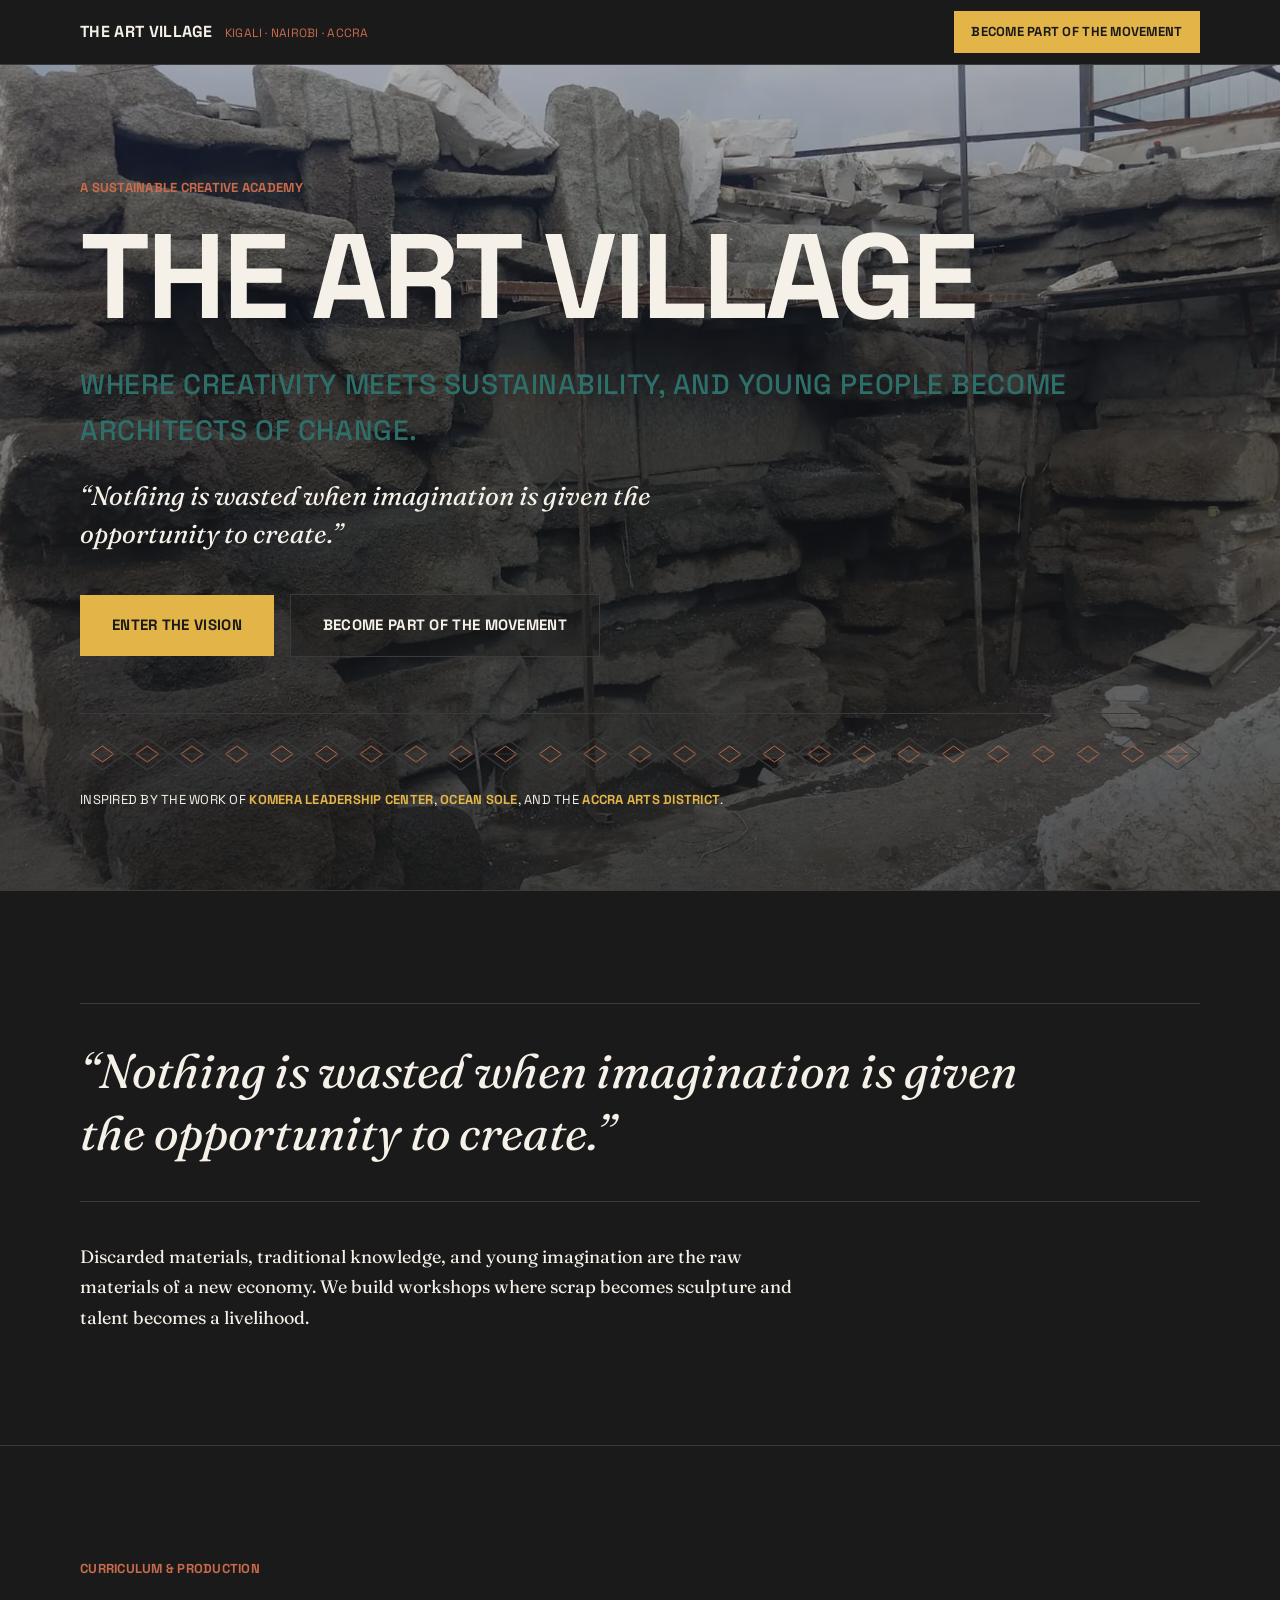
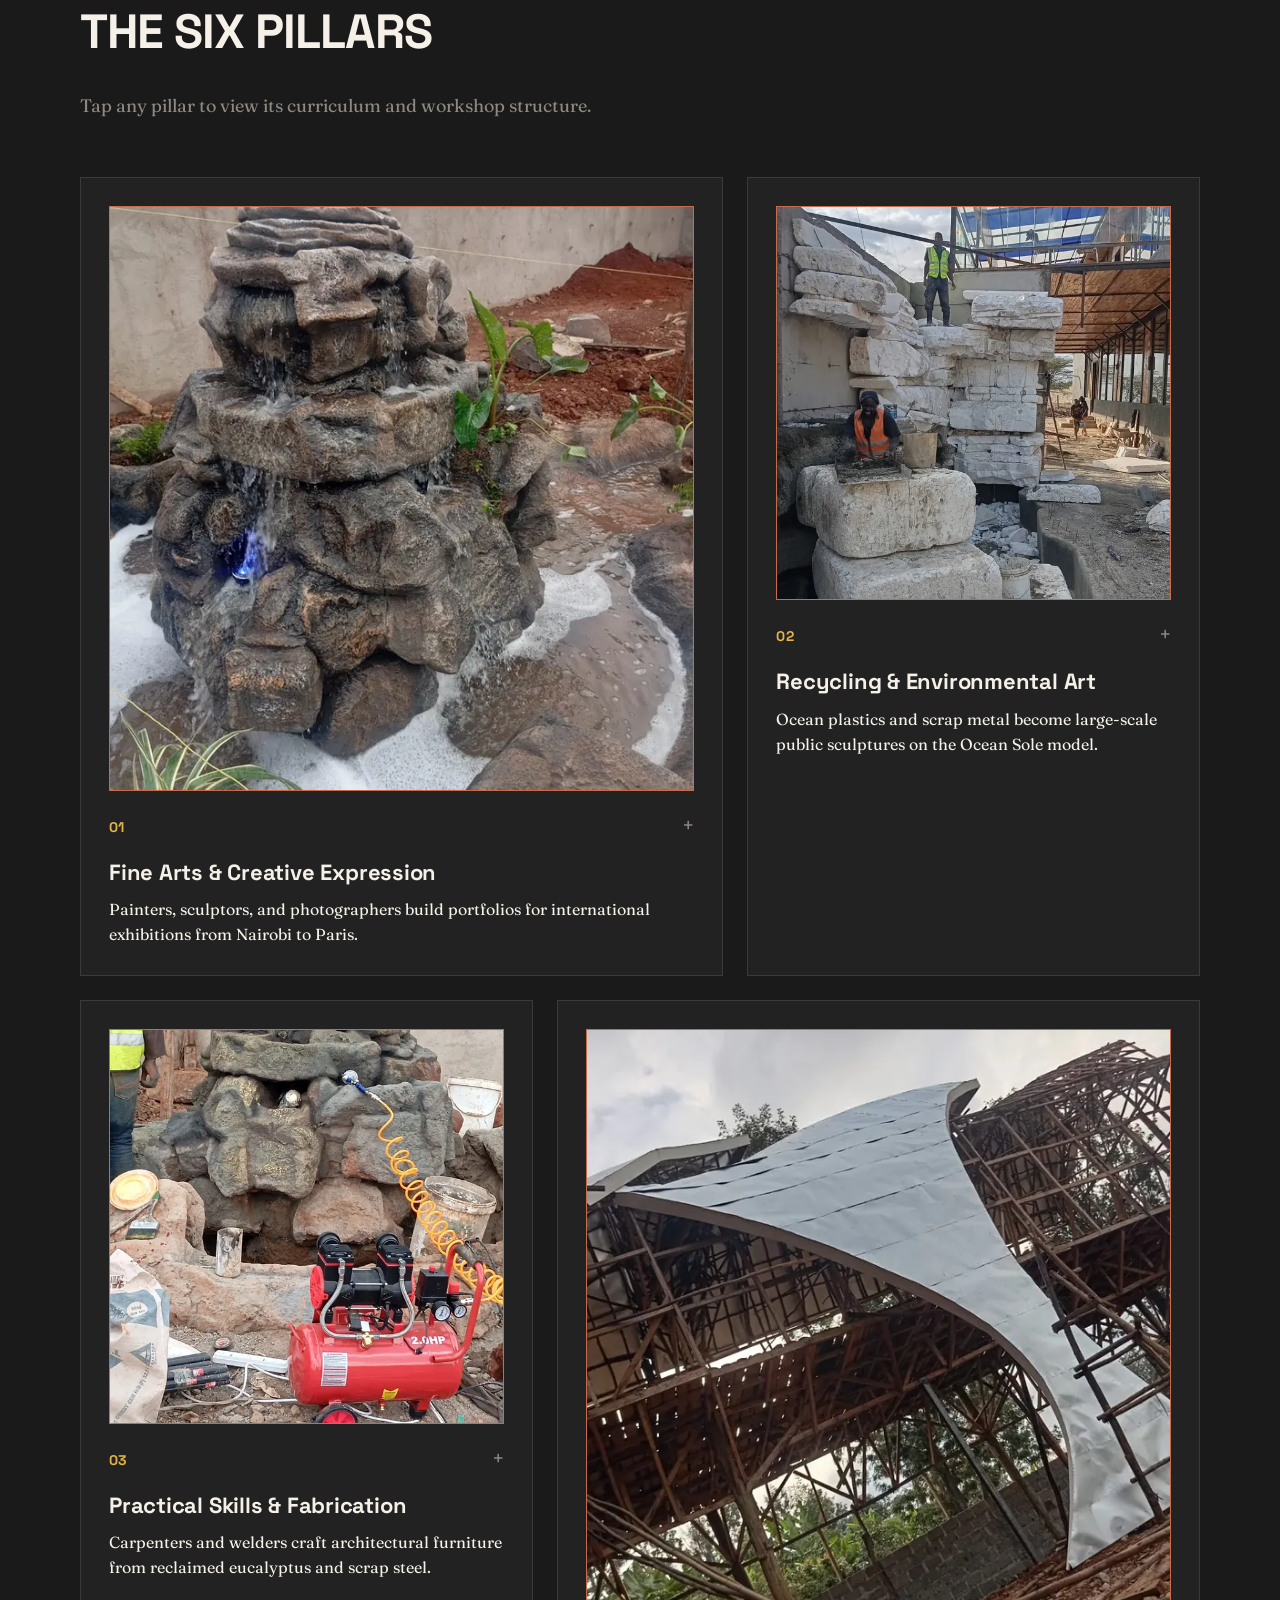
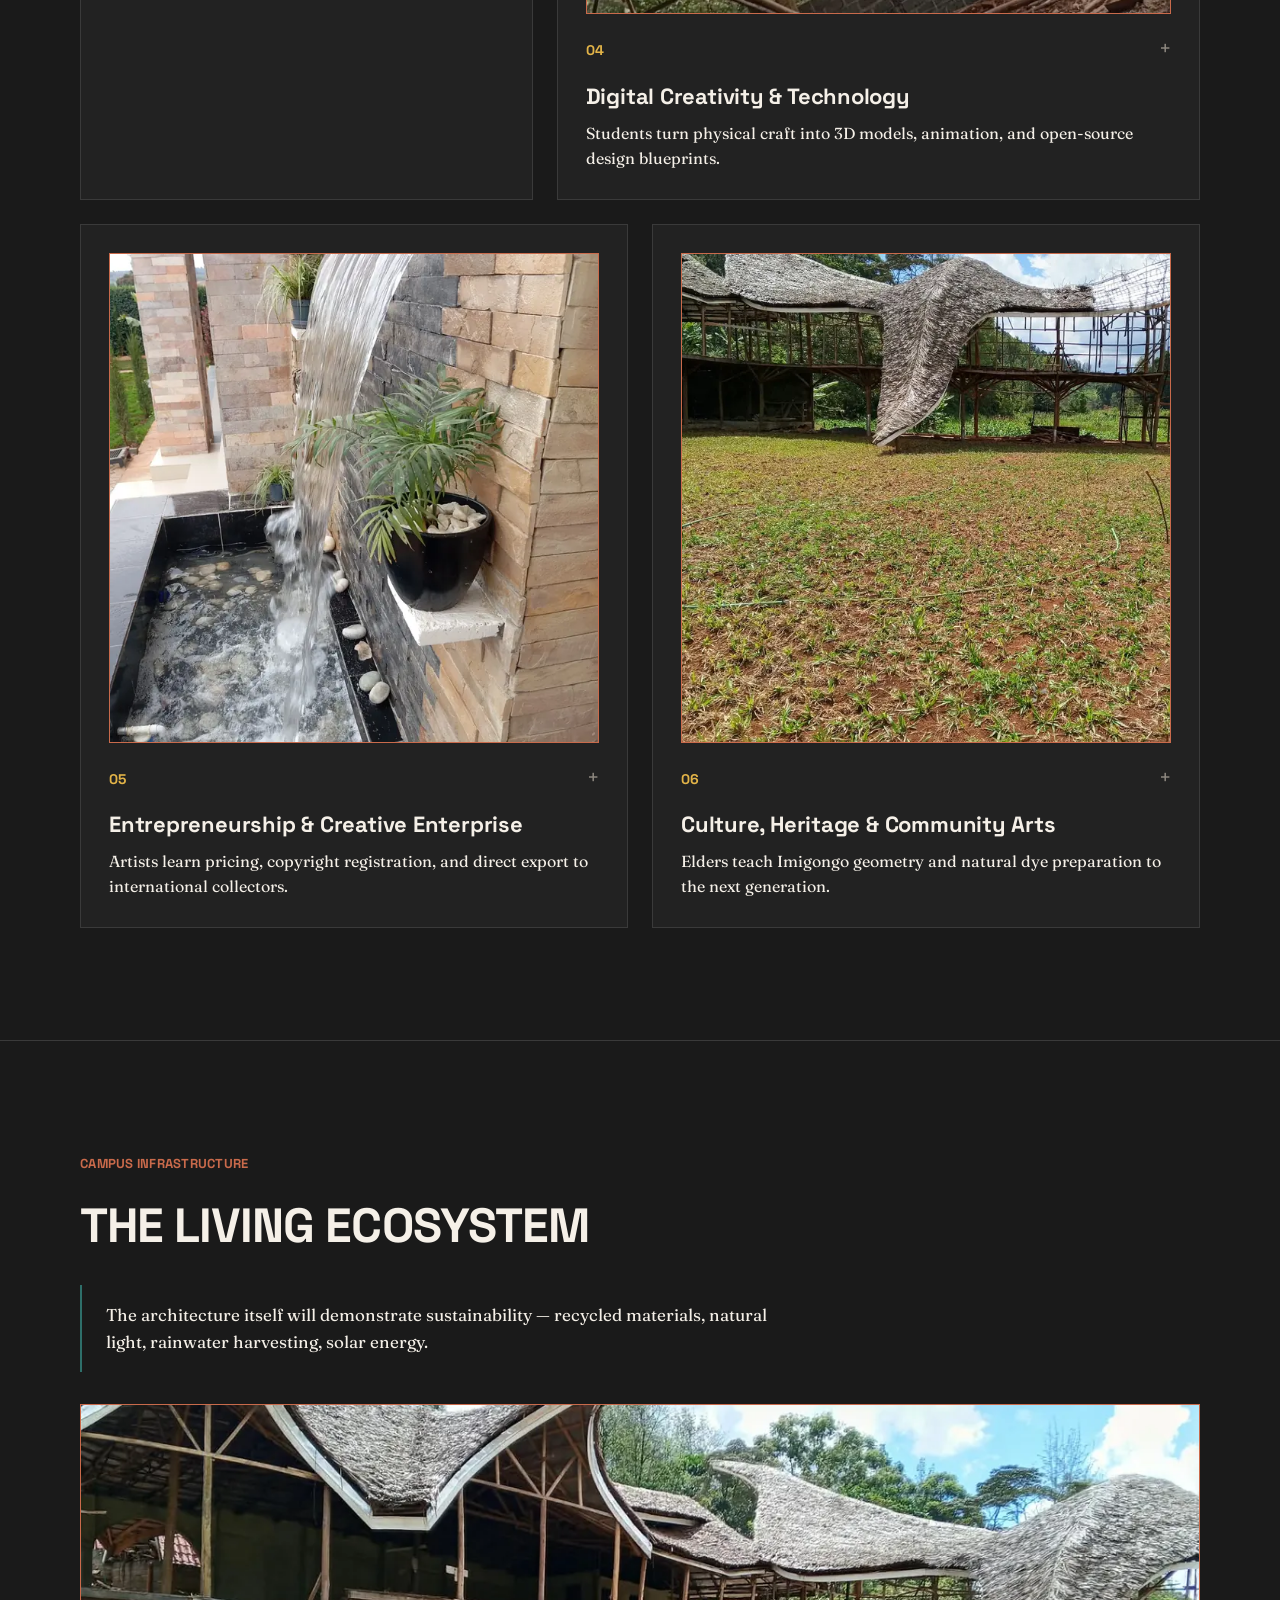
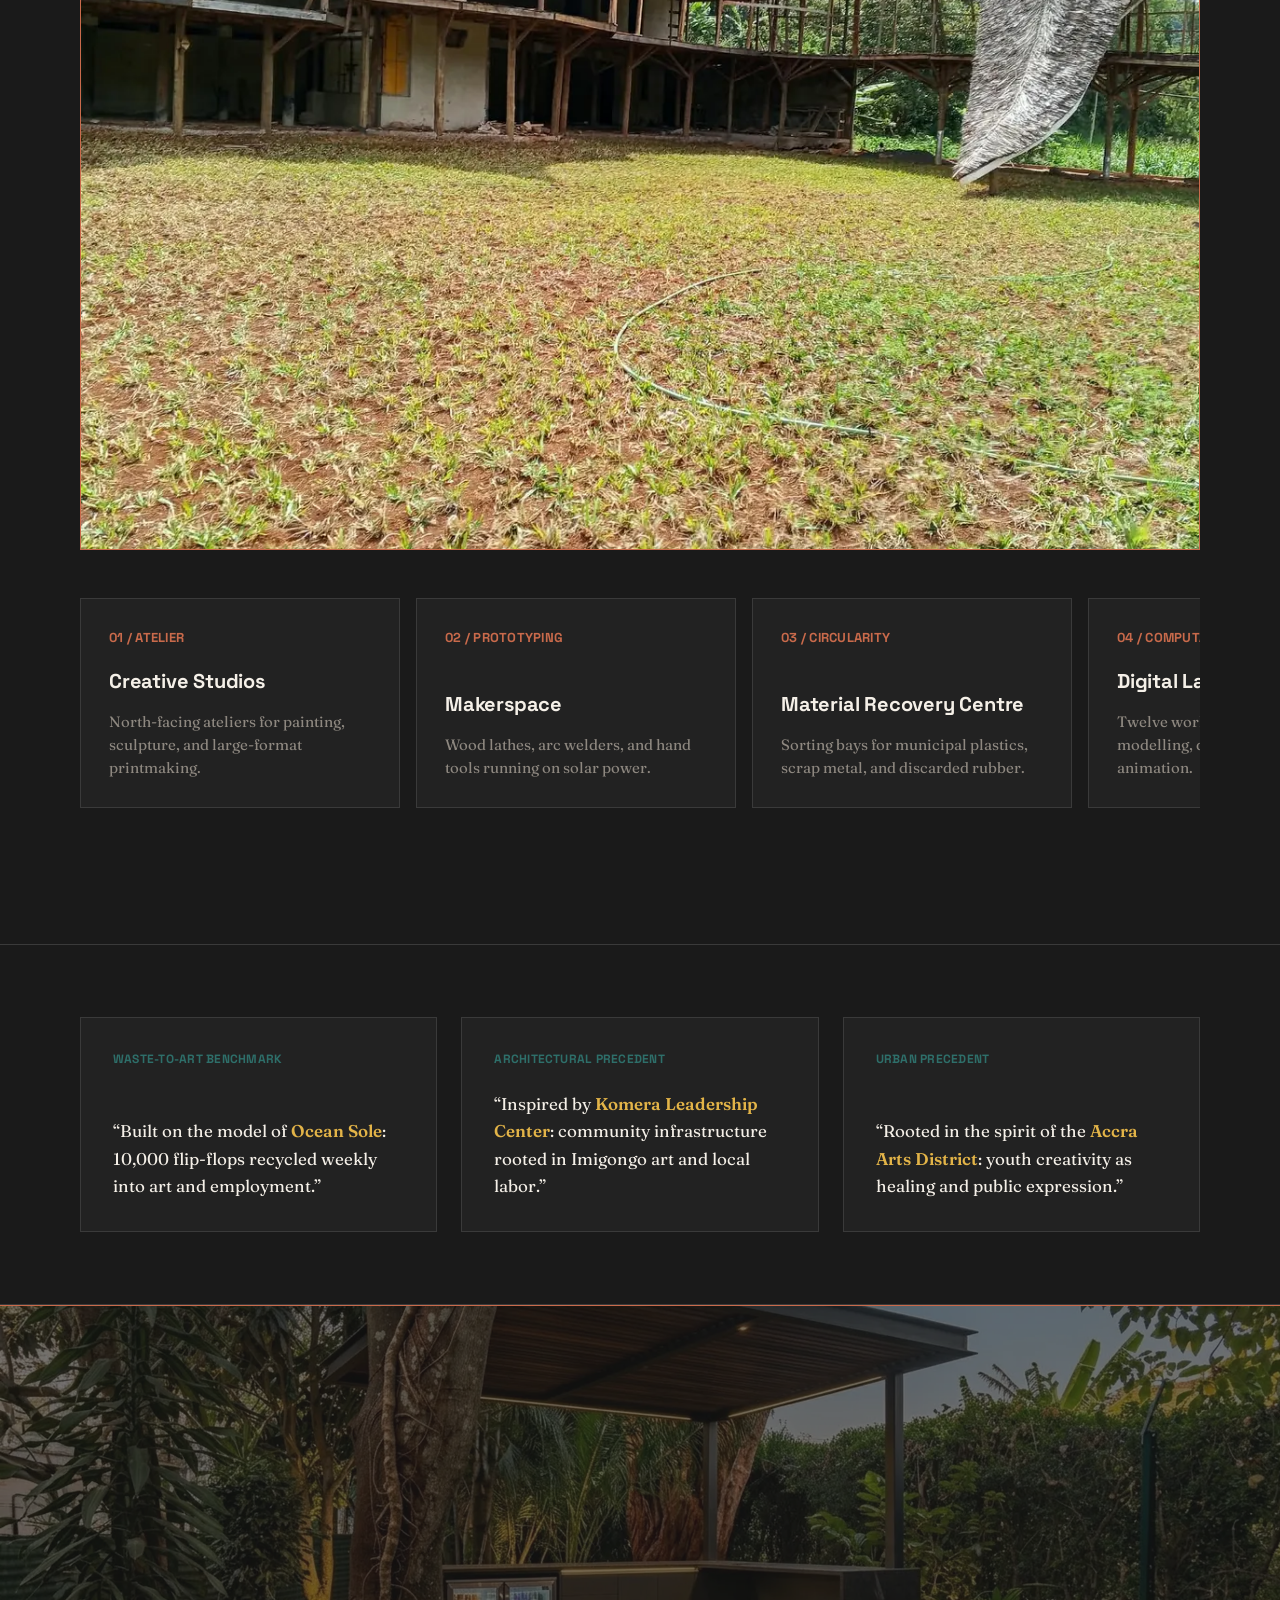
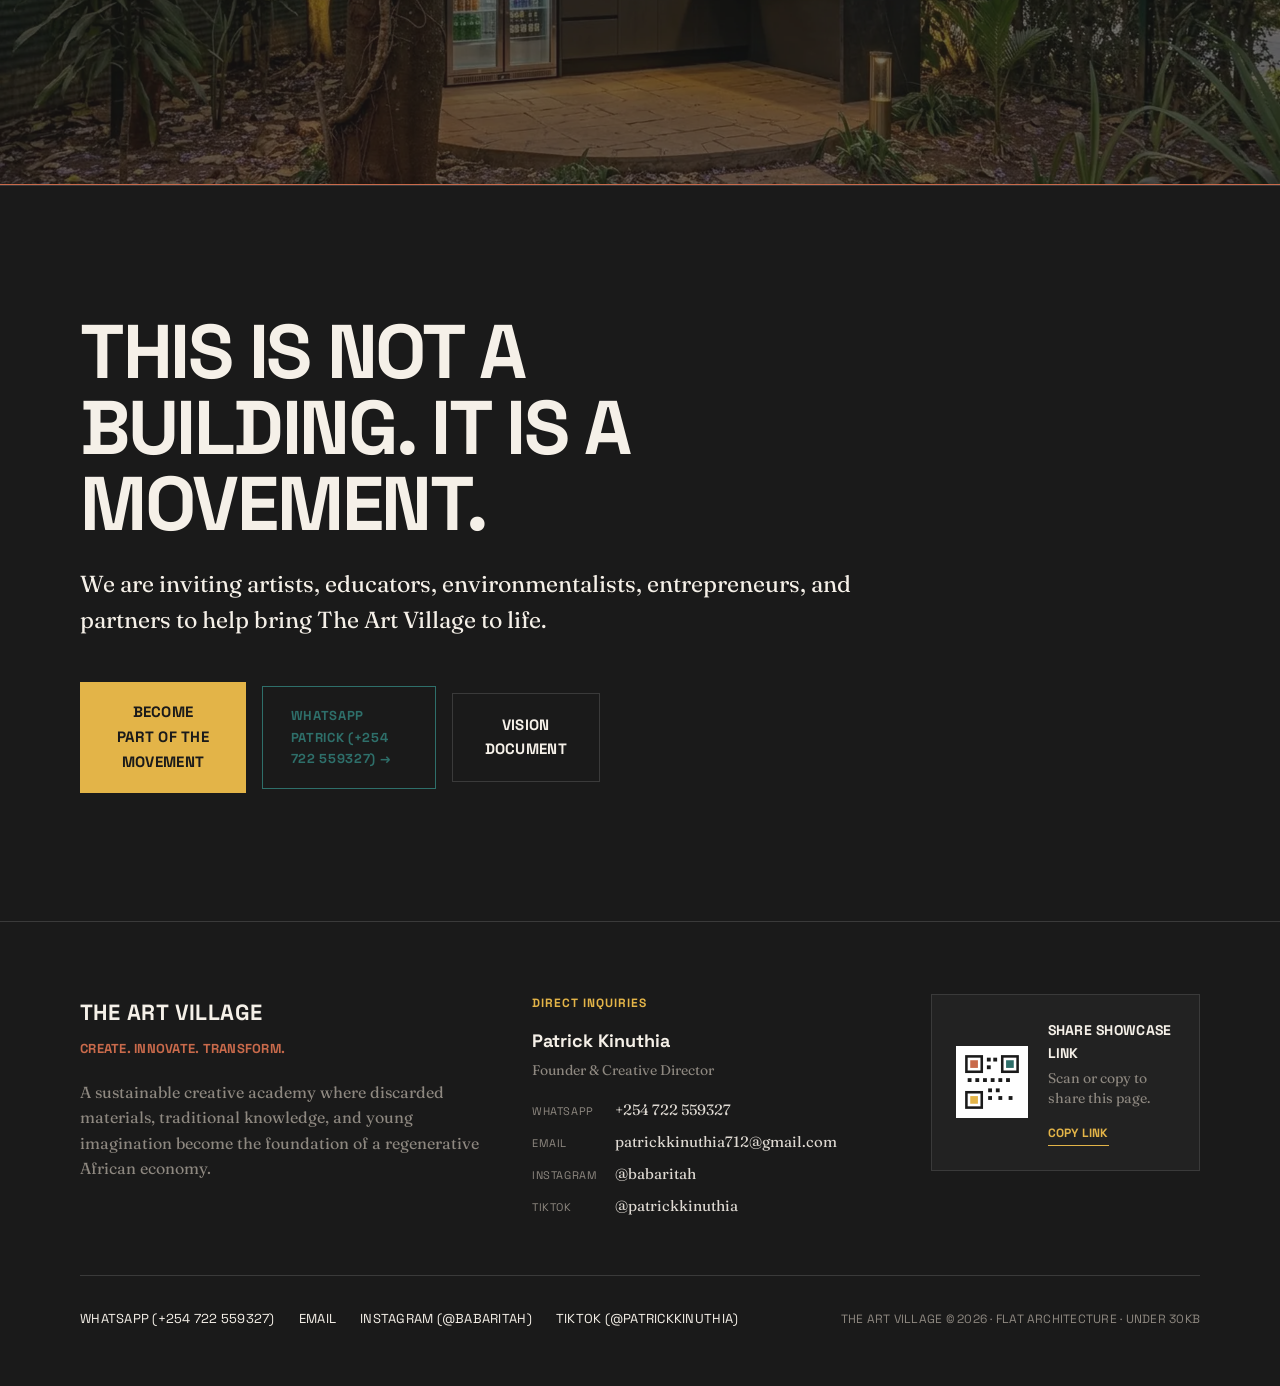
==== index.html @ 187ff0a9 "Initial release: The Art Village landing page & photography system" ====
<!--
================================================================================
THE ART VILLAGE — OFFLINE PHOTOGRAPHY SHOOTING BRIEF & IMAGE SLOT REGISTRY
================================================================================
Instructions for the artist and photographer:
Every image slot below is mapped to code with zero layout shift (CLS: 0).
Follow the specific framing, focal points, and lighting directions below.

SLOT 01: HERO BACKGROUND
- Code Slot: .hero-photo-layer
- Aspect Ratio: 4:5 vertical (mobile) / 16:9 landscape (desktop)
- Target Dimensions: 1080×1350 (mobile) / 1920×1080 (desktop)
- Crop & Focal Point: Cover, focal point 50% 40% (centered slightly high)
- Lighting & Tone: Raking natural light, dark background (wall, doorway, shaded yard).
- Subject: Artist's strongest finished sculpture/assemblage. Dark enough for white text.
- Fallback: Gracefully displays [ PHOTO PENDING — HERO ] on #3A3A3A with #C96A4B hairline border.
- Files: images/hero-sculpture-mobile.webp, images/hero-sculpture-desktop.webp (with JPG fallbacks)

SLOT 02: PHILOSOPHY SECTION
- Status: TYPE-ONLY. No image. Preserves textual weight and manifesto focus.

SLOT 03: SIX PILLAR DETAIL SQUARES
- Code Slot: .pillar-photo-slot within each of the 6 pillar cards
- Aspect Ratio: 1:1 square
- Target Dimensions: 640×640
- Crop & Focal Point: Cover, focal point centre
- Composition: Macro close-up (~30cm). Focus on hands working or material texture.
  No direct-to-camera smiling portraits.
  • Pillar 01 (Fine Arts): images/pillar-01-fine-arts.webp — Finished canvas or sculpture detail in raking light.
  • Pillar 02 (Recycling): images/pillar-02-recycling.webp — Hands sorting/cutting discarded material; raw material pile.
  • Pillar 03 (Fabrication): images/pillar-03-fabrication.webp — Tools in use on timber or metal; sawdust; join mid-cut.
  • Pillar 04 (Digital): images/pillar-04-digital.webp — Screen glow on hands, or 3D print mid-layer.
  • Pillar 05 (Enterprise): images/pillar-05-enterprise.webp — Products arranged as market stall; price tag; wrapped parcel.
  • Pillar 06 (Heritage): images/pillar-06-heritage.webp — Traditional Imigongo relief, textile weave, elder's hands with youth.
- Fallbacks: [ PHOTO PENDING — PILLAR 01 ] through [ PHOTO PENDING — PILLAR 06 ]

SLOT 04: LIVING ECOSYSTEM WIDE SHOT
- Code Slot: .ecosystem-photo-slot
- Aspect Ratio: 3:2 landscape
- Target Dimensions: 1200×800
- Crop: Cover
- Subject: Wide shot of real build/workshop/garden (rammed stone, scaffolding, earth walls).
- Active Image: images/ecosystem-workshop-build-1200.webp (Real stone & earth construction on site)
- Fallback: [ PHOTO PENDING — ECOSYSTEM ]

SLOT 05: PRE-CTA ATMOSPHERIC BAND
- Code Slot: .pre-cta-photo-slot
- Aspect Ratio: 16:9 landscape
- Target Dimensions: 1920×1080
- Crop: Cover, darkened 60% with rgba(26,26,26,0.60) overlay
- Subject: Single atmospheric wide shot across outdoor grounds, evening light, no faces.
- Active Image: images/pre-cta-atmospheric-wide-1920.webp
- Fallback: [ PHOTO PENDING — PRE-CTA ATMOSPHERE ]

SLOT 06: FOOTER
- Status: TYPE-ONLY. No image.
================================================================================
-->
<!DOCTYPE html>
<html lang="en">
<head>
  <meta charset="UTF-8">
  <meta name="viewport" content="width=device-width, initial-scale=1.0">
  <title>The Art Village | A Sustainable Creative Academy</title>
  <meta name="description" content="A vision for creativity, environmental transformation, and youth empowerment. Discover The Art Village — and become part of the movement.">
  <meta name="theme-color" content="#1A1A1A">

  <link rel="preconnect" href="https://fonts.googleapis.com">
  <link rel="preconnect" href="https://fonts.gstatic.com" crossorigin>
  <link href="https://fonts.googleapis.com/css2?family=Fraunces:ital,opsz,wght@0,9..144,400;0,9..144,600;1,9..144,400&family=Space+Grotesk:wght@500;700&display=swap" rel="stylesheet">

  <style>
    /* ==========================================================================
       DESIGN TOKENS & RESET — THE ART VILLAGE
       ========================================================================== */
    :root {
      --base: #1A1A1A;
      --surface: #222222;
      --border: #3A3A3A;
      --terracotta: #C96A4B;
      --teal: #2E6F6A;
      --gold: #E3B448;
      --offwhite: #F5F0E8;
      --muted: #8E8880;

      --font-display: 'Space Grotesk', -apple-system, sans-serif;
      --font-serif: 'Fraunces', Georgia, serif;
    }

    *, *::before, *::after {
      box-sizing: border-box;
      margin: 0;
      padding: 0;
      -webkit-tap-highlight-color: transparent;
    }

    html {
      font-size: 16px;
      scroll-behavior: smooth;
      background: var(--base);
      color: var(--offwhite);
      -webkit-font-smoothing: antialiased;
    }

    body {
      font-family: var(--font-serif);
      font-size: 1rem;
      line-height: 1.65;
      background: var(--base);
      color: var(--offwhite);
      overflow-x: hidden;
    }

    @media (min-width: 768px) {
      body {
        font-size: 1.125rem;
      }
    }

    a {
      color: inherit;
      text-decoration: none;
    }

    button {
      font: inherit;
      background: none;
      border: none;
      cursor: pointer;
      color: inherit;
    }

    :focus-visible {
      outline: 2px solid var(--gold);
      outline-offset: 3px;
    }

    .container {
      width: 100%;
      max-width: 1200px;
      margin: 0 auto;
      padding: 0 1.25rem;
    }

    @media (min-width: 768px) {
      .container {
        padding: 0 2.5rem;
      }
    }

    /* ==========================================================================
       PHOTO SYSTEM & CONTROLLED IMAGE SLOTS
       ========================================================================== */
    .photo-slot {
      position: relative;
      background-color: var(--border);
      border: 1px solid var(--terracotta);
      overflow: hidden;
      display: flex;
      align-items: center;
      justify-content: center;
      box-sizing: border-box;
    }

    .photo-slot-label {
      font-family: var(--font-serif);
      font-size: 13px;
      text-transform: uppercase;
      letter-spacing: 0.08em;
      color: var(--offwhite);
      padding: 1rem;
      text-align: center;
      pointer-events: none;
      z-index: 1;
    }

    .photo-slot picture,
    .photo-slot img {
      position: absolute;
      inset: 0;
      width: 100%;
      height: 100%;
      object-fit: cover;
      z-index: 2;
      display: block;
    }

    /* Slot 01: Hero Background */
    .hero-photo-layer {
      position: absolute;
      inset: 0;
      width: 100%;
      height: 100%;
      z-index: 1;
      background-color: var(--base);
      overflow: hidden;
      border: none;
    }

    .hero-photo-layer img {
      object-position: 50% 40%;
    }

    .hero-gradient-overlay {
      position: absolute;
      inset: 0;
      z-index: 3;
      background: linear-gradient(to top, rgba(26, 26, 26, 0.75) 0%, rgba(26, 26, 26, 0.35) 100%);
      pointer-events: none;
    }

    /* Slot 03: Six Pillar Square Details (1:1) */
    .pillar-photo-slot {
      aspect-ratio: 1 / 1;
      width: 100%;
      margin-bottom: 1.5rem;
    }

    .pillar-photo-slot img {
      object-position: center;
    }

    /* Slot 04: Living Ecosystem Wide Shot (3:2) */
    .ecosystem-photo-slot {
      aspect-ratio: 3 / 2;
      width: 100%;
      margin-bottom: 3rem;
    }

    /* Slot 05: Pre-CTA Atmospheric Band (16:9) */
    .pre-cta-section {
      width: 100%;
      border-bottom: 1px solid var(--border);
      background-color: var(--base);
    }

    .pre-cta-slot {
      aspect-ratio: 16 / 9;
      width: 100%;
      max-height: 480px;
      border-left: none;
      border-right: none;
    }

    .pre-cta-dark-overlay {
      position: absolute;
      inset: 0;
      background: rgba(26, 26, 26, 0.60);
      z-index: 3;
      pointer-events: none;
    }

    /* ==========================================================================
       TOP MASTHEAD (Flat, No Blur, No Shadows)
       ========================================================================== */
    .site-header {
      position: sticky;
      top: 0;
      z-index: 100;
      background: var(--base);
      border-bottom: 1px solid var(--border);
    }

    .header-inner {
      display: flex;
      align-items: center;
      justify-content: space-between;
      height: 64px;
    }

    .brand-mark {
      display: flex;
      align-items: baseline;
      gap: 0.75rem;
    }

    .brand-title {
      font-family: var(--font-display);
      font-weight: 700;
      font-size: 1rem;
      letter-spacing: 0.02em;
      text-transform: uppercase;
      color: var(--offwhite);
    }

    .brand-sub {
      font-family: var(--font-display);
      font-size: 0.75rem;
      color: var(--terracotta);
      letter-spacing: 0.02em;
      text-transform: uppercase;
      display: none;
    }

    @media (min-width: 640px) {
      .brand-sub {
        display: inline;
      }
    }

    .header-action {
      font-family: var(--font-display);
      font-size: 0.8125rem;
      font-weight: 700;
      letter-spacing: 0.02em;
      text-transform: uppercase;
      color: var(--base);
      background: var(--gold);
      padding: 0.65rem 1.1rem;
      transition: background 160ms ease-out;
    }

    .header-action:hover {
      background: #ecd070;
    }

    /* ==========================================================================
       HERO (Poster Scale, Left-Aligned, Legible Over Dark Image)
       ========================================================================== */
    .hero-section {
      position: relative;
      padding: 4.5rem 0 3.5rem;
      border-bottom: 1px solid var(--border);
      background: var(--base);
      overflow: hidden;
    }

    @media (min-width: 768px) {
      .hero-section {
        padding: 7rem 0 5rem;
      }
    }

    .hero-content {
      position: relative;
      z-index: 5;
    }

    .hero-kicker {
      font-family: var(--font-display);
      font-size: 0.8125rem;
      font-weight: 700;
      text-transform: uppercase;
      letter-spacing: 0.02em;
      color: var(--terracotta);
      margin-bottom: 1.5rem;
    }

    .hero-headline {
      font-family: var(--font-display);
      font-size: clamp(3.25rem, 11vw, 7.5rem);
      font-weight: 700;
      line-height: 0.92;
      letter-spacing: -0.03em;
      text-transform: uppercase;
      color: var(--offwhite);
      margin-bottom: 1.75rem;
      max-width: 14ch;
    }

    .hero-subheadline {
      font-family: var(--font-display);
      font-size: clamp(1.2rem, 3vw, 1.75rem);
      font-weight: 500;
      color: var(--teal);
      letter-spacing: 0.02em;
      text-transform: uppercase;
      margin-bottom: 1.5rem;
    }

    .hero-manifesto {
      font-family: var(--font-serif);
      font-size: clamp(1.25rem, 2.5vw, 1.65rem);
      font-style: italic;
      line-height: 1.45;
      color: var(--offwhite);
      max-width: 38ch;
      margin-bottom: 2.5rem;
    }

    .hero-actions {
      display: flex;
      flex-direction: column;
      gap: 1rem;
      margin-bottom: 3.5rem;
    }

    @media (min-width: 480px) {
      .hero-actions {
        flex-direction: row;
        align-items: center;
      }
    }

    .btn-primary {
      display: inline-block;
      font-family: var(--font-display);
      font-size: 0.9375rem;
      font-weight: 700;
      text-transform: uppercase;
      letter-spacing: 0.02em;
      padding: 1.15rem 2rem;
      background: var(--gold);
      color: var(--base);
      text-align: center;
      transition: background 160ms ease-out;
    }

    .btn-primary:hover {
      background: #ecd070;
    }

    .btn-secondary {
      display: inline-block;
      font-family: var(--font-display);
      font-size: 0.9375rem;
      font-weight: 700;
      text-transform: uppercase;
      letter-spacing: 0.02em;
      padding: 1.15rem 2rem;
      border: 1px solid var(--border);
      color: var(--offwhite);
      text-align: center;
      background: rgba(26, 26, 26, 0.4);
      transition: border-color 160ms ease-out, color 160ms ease-out;
    }

    .btn-secondary:hover {
      border-color: var(--terracotta);
      color: var(--terracotta);
    }

    /* Imigongo Architectural Border Block */
    .hero-imigongo-band {
      margin-top: 3rem;
      border-top: 1px solid var(--border);
      padding-top: 1.5rem;
      position: relative;
      z-index: 5;
    }

    .imigongo-svg-strip {
      width: 100%;
      height: 32px;
      display: block;
    }

    .hero-trust {
      font-family: var(--font-display);
      font-size: 0.8125rem;
      letter-spacing: 0.02em;
      text-transform: uppercase;
      color: var(--offwhite);
      margin-top: 1.25rem;
      line-height: 1.5;
    }

    .hero-trust strong {
      color: var(--gold);
      font-weight: 700;
    }

    /* ==========================================================================
       PHILOSOPHY SECTION (Editorial Pull-Quote, Hairline Rules, Type-Only)
       ========================================================================== */
    .philosophy-section {
      padding: 5rem 0;
      border-bottom: 1px solid var(--border);
      background: var(--base);
    }

    @media (min-width: 768px) {
      .philosophy-section {
        padding: 7rem 0;
      }
    }

    .pullquote-wrapper {
      border-top: 1px solid var(--border);
      border-bottom: 1px solid var(--border);
      padding: 2.25rem 0;
      margin-bottom: 2.5rem;
    }

    .pullquote-text {
      font-family: var(--font-serif);
      font-size: clamp(2rem, 5vw, 3rem);
      font-weight: 400;
      font-style: italic;
      line-height: 1.3;
      color: var(--offwhite);
      max-width: 32ch;
    }

    .philosophy-body {
      font-family: var(--font-serif);
      font-size: 1.125rem;
      line-height: 1.7;
      color: var(--offwhite);
      max-width: 60ch;
    }

    /* ==========================================================================
       THE SIX PILLARS (Asymmetric 12-Column Desktop Grid, 1:1 Photo Slots)
       ========================================================================== */
    .pillars-section {
      padding: 5rem 0;
      border-bottom: 1px solid var(--border);
      background: var(--base);
    }

    @media (min-width: 768px) {
      .pillars-section {
        padding: 7rem 0;
      }
    }

    .section-kicker {
      font-family: var(--font-display);
      font-size: 0.8125rem;
      font-weight: 700;
      text-transform: uppercase;
      letter-spacing: 0.02em;
      color: var(--terracotta);
      margin-bottom: 0.75rem;
    }

    .section-title {
      font-family: var(--font-display);
      font-size: clamp(2rem, 4.5vw, 3rem);
      font-weight: 700;
      letter-spacing: -0.02em;
      text-transform: uppercase;
      color: var(--offwhite);
      margin-bottom: 1.25rem;
      max-width: 22ch;
    }

    .section-intro {
      font-family: var(--font-serif);
      font-size: 1.125rem;
      line-height: 1.65;
      color: var(--muted);
      max-width: 60ch;
      margin-bottom: 3.5rem;
    }

    .pillars-grid {
      display: grid;
      grid-template-columns: 1fr;
      gap: 1.5rem;
    }

    @media (min-width: 900px) {
      .pillars-grid {
        grid-template-columns: repeat(12, 1fr);
      }
      .pillar-col-7 { grid-column: span 7; }
      .pillar-col-5 { grid-column: span 5; }
      .pillar-col-6 { grid-column: span 6; }
    }

    .pillar-card {
      border: 1px solid var(--border);
      padding: 1.75rem;
      background: var(--surface);
      cursor: pointer;
      display: flex;
      flex-direction: column;
      justify-content: space-between;
      min-height: 240px;
      transition: border-color 160ms ease-out;
    }

    .pillar-card:hover {
      border-color: var(--gold);
    }

    .pillar-card[aria-expanded="true"] {
      border-color: var(--terracotta);
    }

    .pillar-header {
      display: flex;
      justify-content: space-between;
      align-items: baseline;
      margin-bottom: 1.25rem;
    }

    .pillar-num {
      font-family: var(--font-display);
      font-size: 0.875rem;
      font-weight: 700;
      letter-spacing: 0.02em;
      color: var(--gold);
    }

    .pillar-toggle {
      font-family: var(--font-display);
      font-size: 1.25rem;
      line-height: 1;
      color: var(--muted);
      transition: color 160ms ease-out, transform 160ms ease-out;
    }

    .pillar-card:hover .pillar-toggle,
    .pillar-card[aria-expanded="true"] .pillar-toggle {
      color: var(--offwhite);
    }

    .pillar-card[aria-expanded="true"] .pillar-toggle {
      transform: rotate(45deg);
    }

    .pillar-title {
      font-family: var(--font-display);
      font-size: 1.375rem;
      font-weight: 700;
      line-height: 1.2;
      letter-spacing: -0.01em;
      color: var(--offwhite);
      margin-bottom: 0.75rem;
    }

    .pillar-desc {
      font-family: var(--font-serif);
      font-size: 1rem;
      line-height: 1.55;
      color: var(--offwhite);
      max-width: 55ch;
    }

    .pillar-detail {
      display: none;
      margin-top: 1.5rem;
      padding-top: 1.5rem;
      border-top: 1px solid var(--border);
      font-family: var(--font-serif);
      font-size: 0.9375rem;
      line-height: 1.6;
      color: var(--muted);
    }

    .pillar-card[aria-expanded="true"] .pillar-detail {
      display: block;
    }

    /* ==========================================================================
       LIVING ECOSYSTEM (3:2 Wide Shot + 10 Facilities List)
       ========================================================================== */
    .ecosystem-section {
      padding: 5rem 0;
      border-bottom: 1px solid var(--border);
      background: var(--base);
    }

    @media (min-width: 768px) {
      .ecosystem-section {
        padding: 7rem 0;
      }
    }

    .arch-statement {
      border-left: 2px solid var(--teal);
      padding: 1rem 0 1rem 1.5rem;
      margin-bottom: 2rem;
      max-width: 60ch;
    }

    .arch-statement-text {
      font-family: var(--font-serif);
      font-size: 1.0625rem;
      color: var(--offwhite);
      line-height: 1.6;
    }

    .facilities-scroll {
      display: flex;
      gap: 1rem;
      overflow-x: auto;
      scroll-snap-type: x mandatory;
      padding-bottom: 1.5rem;
      -webkit-overflow-scrolling: touch;
      scrollbar-width: thin;
      scrollbar-color: var(--border) var(--base);
    }

    .facility-item {
      flex: 0 0 280px;
      scroll-snap-align: start;
      border: 1px solid var(--border);
      padding: 1.75rem;
      background: var(--surface);
      display: flex;
      flex-direction: column;
      justify-content: space-between;
      min-height: 200px;
    }

    @media (min-width: 768px) {
      .facility-item {
        flex: 0 0 320px;
      }
    }

    .facility-num {
      font-family: var(--font-display);
      font-size: 0.8125rem;
      font-weight: 700;
      letter-spacing: 0.02em;
      color: var(--terracotta);
      margin-bottom: 1rem;
    }

    .facility-name {
      font-family: var(--font-display);
      font-size: 1.25rem;
      font-weight: 700;
      letter-spacing: -0.01em;
      color: var(--offwhite);
      margin-bottom: 0.75rem;
    }

    .facility-desc {
      font-family: var(--font-serif);
      font-size: 0.9375rem;
      line-height: 1.55;
      color: var(--muted);
    }

    /* ==========================================================================
       SOCIAL PROOF / VALIDATION STRIP
       ========================================================================== */
    .proof-section {
      padding: 4.5rem 0;
      border-bottom: 1px solid var(--border);
      background: var(--base);
    }

    .proof-grid {
      display: grid;
      grid-template-columns: 1fr;
      gap: 1.5rem;
    }

    @media (min-width: 768px) {
      .proof-grid {
        grid-template-columns: repeat(3, 1fr);
      }
    }

    .proof-card {
      border: 1px solid var(--border);
      padding: 2rem;
      background: var(--surface);
      display: flex;
      flex-direction: column;
      justify-content: space-between;
    }

    .proof-label {
      font-family: var(--font-display);
      font-size: 0.75rem;
      font-weight: 700;
      text-transform: uppercase;
      letter-spacing: 0.02em;
      color: var(--teal);
      margin-bottom: 1.25rem;
    }

    .proof-quote {
      font-family: var(--font-serif);
      font-size: 1.0625rem;
      line-height: 1.6;
      color: var(--offwhite);
    }

    .proof-quote strong {
      color: var(--gold);
      font-weight: 600;
    }

    /* ==========================================================================
       SLOT 05: PRE-CTA ATMOSPHERIC BAND (16:9 Landscape, 1920×1080, 60% Dark)
       ========================================================================== */
    .pre-cta-section {
      width: 100%;
      border-bottom: 1px solid var(--border);
      background-color: var(--base);
    }

    .pre-cta-slot {
      aspect-ratio: 16 / 9;
      width: 100%;
      max-height: 480px;
      border-left: none;
      border-right: none;
    }

    .pre-cta-dark-overlay {
      position: absolute;
      inset: 0;
      background: rgba(26, 26, 26, 0.60);
      z-index: 3;
      pointer-events: none;
    }

    /* ==========================================================================
       THE ASK / FINAL CTA (Poster Scale, Clear Declarative Verbs)
       ========================================================================== */
    .ask-section {
      padding: 6rem 0;
      border-bottom: 1px solid var(--border);
      background: var(--base);
    }

    @media (min-width: 768px) {
      .ask-section {
        padding: 8rem 0;
      }
    }

    .ask-headline {
      font-family: var(--font-display);
      font-size: clamp(2.5rem, 7vw, 4.75rem);
      font-weight: 700;
      line-height: 1;
      letter-spacing: -0.03em;
      text-transform: uppercase;
      color: var(--offwhite);
      margin-bottom: 1.5rem;
      max-width: 16ch;
    }

    .ask-subheadline {
      font-family: var(--font-serif);
      font-size: clamp(1.125rem, 2.5vw, 1.45rem);
      line-height: 1.55;
      color: var(--offwhite);
      max-width: 52ch;
      margin-bottom: 2.75rem;
    }

    .ask-actions {
      display: flex;
      flex-direction: column;
      gap: 1rem;
      max-width: 520px;
    }

    @media (min-width: 540px) {
      .ask-actions {
        flex-direction: row;
        align-items: center;
      }
    }

    /* ==========================================================================
       SLOT 06: FOOTER (TYPE-ONLY — NO IMAGE)
       ========================================================================== */
    .site-footer {
      padding: 4.5rem 0 3.5rem;
      background: var(--base);
    }

    .footer-layout {
      display: grid;
      grid-template-columns: 1fr;
      gap: 3rem;
      margin-bottom: 3.5rem;
    }

    @media (min-width: 900px) {
      .footer-layout {
        grid-template-columns: 1.5fr 1.3fr 1fr;
        align-items: start;
      }
    }

    .footer-title {
      font-family: var(--font-display);
      font-size: 1.375rem;
      font-weight: 700;
      text-transform: uppercase;
      letter-spacing: 0.02em;
      color: var(--offwhite);
      margin-bottom: 0.5rem;
    }

    .footer-motto {
      font-family: var(--font-display);
      font-size: 0.8125rem;
      font-weight: 700;
      letter-spacing: 0.02em;
      text-transform: uppercase;
      color: var(--terracotta);
      margin-bottom: 1.25rem;
    }

    .footer-copy {
      font-family: var(--font-serif);
      font-size: 1rem;
      color: var(--muted);
      line-height: 1.6;
      max-width: 50ch;
    }

    .footer-qr-panel {
      border: 1px solid var(--border);
      padding: 1.5rem;
      background: var(--surface);
      display: flex;
      gap: 1.25rem;
      align-items: center;
    }

    .qr-svg-box {
      width: 72px;
      height: 72px;
      background: #FFFFFF;
      padding: 4px;
      flex-shrink: 0;
    }

    .qr-svg-box svg {
      width: 100%;
      height: 100%;
      display: block;
    }

    .qr-note-title {
      font-family: var(--font-display);
      font-size: 0.875rem;
      font-weight: 700;
      text-transform: uppercase;
      letter-spacing: 0.02em;
      color: var(--offwhite);
      margin-bottom: 0.25rem;
    }

    .qr-note-desc {
      font-family: var(--font-serif);
      font-size: 0.875rem;
      color: var(--muted);
      line-height: 1.4;
      margin-bottom: 0.5rem;
    }

    .share-link-btn {
      font-family: var(--font-display);
      font-size: 0.75rem;
      font-weight: 700;
      text-transform: uppercase;
      letter-spacing: 0.02em;
      color: var(--gold);
      border-bottom: 1px solid var(--gold);
      padding-bottom: 1px;
      display: inline-block;
    }

    .footer-bottom {
      border-top: 1px solid var(--border);
      padding-top: 2rem;
      display: flex;
      flex-direction: column;
      gap: 1.25rem;
    }

    @media (min-width: 640px) {
      .footer-bottom {
        flex-direction: row;
        justify-content: space-between;
        align-items: baseline;
      }
    }

    .footer-links {
      display: flex;
      gap: 1.5rem;
      font-family: var(--font-display);
      font-size: 0.8125rem;
      text-transform: uppercase;
      letter-spacing: 0.02em;
      color: var(--offwhite);
    }

    .footer-links a:hover {
      color: var(--gold);
    }

    .footer-tag {
      font-family: var(--font-display);
      font-size: 0.75rem;
      letter-spacing: 0.02em;
      text-transform: uppercase;
      color: var(--muted);
    }

    /* ==========================================================================
       MODAL (Drawer with Plain Labels, Flat 1px Border)
       ========================================================================== */
    .modal-overlay {
      position: fixed;
      inset: 0;
      background: rgba(10, 10, 10, 0.85);
      z-index: 200;
      display: none;
      place-items: end center;
    }

    @media (min-width: 640px) {
      .modal-overlay {
        place-items: center;
      }
    }

    .modal-overlay.active {
      display: grid;
    }

    .modal-sheet {
      width: 100%;
      max-width: 560px;
      max-height: 90vh;
      overflow-y: auto;
      background: var(--base);
      border: 1px solid var(--border);
      padding: 2.25rem 1.75rem;
      position: relative;
    }

    .modal-close {
      position: absolute;
      top: 1.5rem;
      right: 1.5rem;
      font-family: var(--font-display);
      font-size: 1.5rem;
      line-height: 1;
      color: var(--muted);
    }

    .modal-close:hover {
      color: var(--offwhite);
    }

    .modal-kicker {
      font-family: var(--font-display);
      font-size: 0.75rem;
      font-weight: 700;
      text-transform: uppercase;
      letter-spacing: 0.02em;
      color: var(--terracotta);
      margin-bottom: 0.5rem;
    }

    .modal-heading {
      font-family: var(--font-display);
      font-size: 1.75rem;
      font-weight: 700;
      text-transform: uppercase;
      letter-spacing: -0.02em;
      color: var(--offwhite);
      margin-bottom: 1.5rem;
    }

    .form-stack {
      display: flex;
      flex-direction: column;
      gap: 1.25rem;
    }

    .field-group {
      display: flex;
      flex-direction: column;
      gap: 0.35rem;
    }

    .field-label {
      font-family: var(--font-display);
      font-size: 0.75rem;
      font-weight: 700;
      text-transform: uppercase;
      letter-spacing: 0.02em;
      color: var(--muted);
    }

    .field-input,
    .field-textarea {
      background: var(--surface);
      border: 1px solid var(--border);
      padding: 0.85rem 1rem;
      font-family: var(--font-display);
      font-size: 0.9375rem;
      color: var(--offwhite);
      border-radius: 0;
    }

    .field-input:focus,
    .field-textarea:focus {
      border-color: var(--gold);
      outline: none;
    }

    .field-textarea {
      min-height: 80px;
      resize: vertical;
    }

    .options-row {
      display: flex;
      flex-wrap: wrap;
      gap: 0.5rem;
    }

    .option-pill {
      display: inline-flex;
      align-items: center;
      padding: 0.5rem 0.85rem;
      border: 1px solid var(--border);
      font-family: var(--font-display);
      font-size: 0.75rem;
      font-weight: 700;
      text-transform: uppercase;
      letter-spacing: 0.02em;
      cursor: pointer;
      color: var(--offwhite);
      background: var(--surface);
      transition: border-color 160ms ease-out, background 160ms ease-out;
    }

    .option-pill input {
      display: none;
    }

    .option-pill:has(input:checked) {
      border-color: var(--terracotta);
      background: var(--terracotta);
      color: #FFFFFF;
    }

    /* Modal Success State */
    .modal-confirmed {
      display: none;
      padding: 1rem 0;
    }

    .modal-confirmed.active {
      display: block;
    }

    .pass-card {
      border: 1px solid var(--gold);
      padding: 1.75rem;
      background: var(--surface);
      margin: 1.5rem 0;
    }

    .pass-id {
      font-family: var(--font-display);
      font-size: 0.8125rem;
      color: var(--gold);
      margin-bottom: 0.5rem;
    }

    .pass-name {
      font-family: var(--font-display);
      font-size: 1.5rem;
      font-weight: 700;
      color: var(--offwhite);
      margin-bottom: 0.25rem;
    }

    .pass-role {
      font-family: var(--font-display);
      font-size: 0.875rem;
      color: var(--terracotta);
      text-transform: uppercase;
      letter-spacing: 0.02em;
      margin-bottom: 1rem;
    }

    .pass-manifesto {
      font-family: var(--font-serif);
      font-size: 0.9375rem;
      font-style: italic;
      color: var(--muted);
      line-height: 1.5;
    }

    /* ==========================================================================
       SLIM STICKY MOBILE ACTION BAR
       ========================================================================== */
    .mobile-bar {
      position: fixed;
      bottom: 0;
      left: 0;
      right: 0;
      z-index: 90;
      background: var(--base);
      border-top: 1px solid var(--border);
      padding: 0.75rem 1.25rem;
      display: flex;
      align-items: center;
      gap: 0.75rem;
      transform: translateY(100%);
      transition: transform 180ms ease-out;
    }

    .mobile-bar.active {
      transform: translateY(0);
    }

    @media (min-width: 768px) {
      .mobile-bar {
        display: none !important;
      }
    }

    .mobile-bar-btn {
      flex: 1;
      background: var(--gold);
      color: var(--base);
      font-family: var(--font-display);
      font-size: 0.875rem;
      font-weight: 700;
      text-transform: uppercase;
      letter-spacing: 0.02em;
      padding: 0.85rem;
      text-align: center;
    }

    /* Direct Contact & Founder Presentation */
    .btn-whatsapp {
      font-family: var(--font-display);
      font-size: 0.8125rem;
      font-weight: 700;
      text-transform: uppercase;
      letter-spacing: 0.05em;
      padding: 1.125rem 1.75rem;
      background: transparent;
      color: var(--teal);
      border: 1px solid var(--teal);
      display: inline-flex;
      align-items: center;
      gap: 0.5rem;
      text-decoration: none;
      transition: background 0.2s ease, color 0.2s ease, border-color 0.2s ease;
    }

    .btn-whatsapp:hover {
      background: var(--teal);
      color: var(--offwhite);
    }

    .footer-contact-col {
      display: flex;
      flex-direction: column;
      gap: 0.75rem;
    }

    .footer-contact-title {
      font-family: var(--font-display);
      font-size: 0.75rem;
      font-weight: 700;
      letter-spacing: 0.08em;
      text-transform: uppercase;
      color: var(--gold);
    }

    .footer-contact-name {
      font-family: var(--font-display);
      font-size: 1.125rem;
      font-weight: 700;
      color: var(--offwhite);
    }

    .footer-contact-role {
      font-family: var(--font-serif);
      font-size: 0.875rem;
      color: var(--muted);
      margin-top: -0.5rem;
      margin-bottom: 0.25rem;
    }

    .footer-contact-list {
      list-style: none;
      display: flex;
      flex-direction: column;
      gap: 0.45rem;
      font-family: var(--font-serif);
      font-size: 0.9375rem;
    }

    .footer-contact-list li {
      display: flex;
      align-items: baseline;
      gap: 0.5rem;
    }

    .footer-contact-list a {
      color: rgba(245, 240, 232, 0.9);
      text-decoration: none;
      transition: color 0.15s ease;
    }

    .footer-contact-list a:hover {
      color: var(--gold);
    }

    .contact-type {
      font-family: var(--font-display);
      font-size: 0.6875rem;
      text-transform: uppercase;
      letter-spacing: 0.05em;
      color: var(--muted);
      width: 75px;
      flex-shrink: 0;
    }

    .modal-direct-note {
      margin-top: 1.5rem;
      padding-top: 1rem;
      border-top: 1px solid var(--border);
      font-family: var(--font-serif);
      font-size: 0.875rem;
      color: var(--muted);
      line-height: 1.5;
    }

    .modal-direct-note a {
      color: var(--terracotta);
      text-decoration: underline;
    }

  </style>
</head>
<body>

  <!-- =======================================================================
       STICKY TOP MASTHEAD
       ======================================================================= -->
  <header class="site-header">
    <div class="container header-inner">
      <div class="brand-mark">
        <a href="#hero" class="brand-title">The Art Village</a>
        <span class="brand-sub">Kigali · Nairobi · Accra</span>
      </div>
      <button class="header-action" data-open-form>
        Become Part of the Movement
      </button>
    </div>
  </header>

  <main>
    <!-- =======================================================================
         SLOT 01: HERO SECTION
         4:5 Vertical on Mobile (1080×1350) / 16:9 Landscape on Desktop (1920×1080)
         Cover, focal point 50% 40%, with linear gradient overlay.
         ======================================================================= -->
    <section class="hero-section" id="hero">
      
      <!-- Slot 01: Photo Layer with Graceful Placeholder Fallback -->
      <div class="photo-slot hero-photo-layer">
        <span class="photo-slot-label">[ PHOTO PENDING — HERO ]</span>
        <picture>
          <!-- Mobile Crop: 4:5 vertical -->
          <source media="(max-width: 767px)" type="image/webp" srcset="images/hero-sculpture-mobile.webp 1080w">
          <source media="(max-width: 767px)" type="image/jpeg" srcset="images/hero-sculpture-mobile.jpg 1080w">
          <!-- Desktop Crop: 16:9 landscape -->
          <source media="(min-width: 768px)" type="image/webp" srcset="images/hero-sculpture-desktop.webp 1920w, images/hero-sculpture-desktop-1080.webp 1080w">
          <source media="(min-width: 768px)" type="image/jpeg" srcset="images/hero-sculpture-desktop.jpg 1920w, images/hero-sculpture-desktop-1080.jpg 1080w">
          <img src="images/hero-sculpture-desktop.jpg"
               alt="Hand-carved stone architectural relief wall under construction in raking natural light"
               loading="eager"
               fetchpriority="high"
               decoding="async"
               onerror="this.style.display='none';">
        </picture>
        <div class="hero-gradient-overlay" aria-hidden="true"></div>
      </div>

      <div class="container hero-content">
        <div class="hero-kicker">A Sustainable Creative Academy</div>
        
        <h1 class="hero-headline">The Art Village</h1>
        
        <div class="hero-subheadline">
          Where creativity meets sustainability, and young people become architects of change.
        </div>

        <p class="hero-manifesto">
          “Nothing is wasted when imagination is given the opportunity to create.”
        </p>

        <div class="hero-actions">
          <a href="#pillars" class="btn-primary">
            Enter the Vision
          </a>
          <button class="btn-secondary" data-open-form>
            Become Part of the Movement
          </button>
        </div>

        <!-- Single Real Imigongo Mathematical Geometric Pattern Strip -->
        <div class="hero-imigongo-band">
          <svg class="imigongo-svg-strip" viewBox="0 0 1200 32" preserveAspectRatio="none" xmlns="http://www.w3.org/2000/svg">
            <defs>
              <pattern id="imigongoGrid" width="48" height="32" patternUnits="userSpaceOnUse">
                <path d="M0,16 L24,0 L48,16 L24,32 Z" fill="none" stroke="#3A3A3A" stroke-width="1.2"/>
                <path d="M12,16 L24,8 L36,16 L24,24 Z" fill="none" stroke="#C96A4B" stroke-width="1"/>
                <line x1="0" y1="16" x2="48" y2="16" stroke="#3A3A3A" stroke-width="0.8"/>
              </pattern>
            </defs>
            <rect width="100%" height="100%" fill="url(#imigongoGrid)"/>
          </svg>

          <p class="hero-trust">
            Inspired by the work of <strong>Komera Leadership Center</strong>, <strong>Ocean Sole</strong>, and the <strong>Accra Arts District</strong>.
          </p>
        </div>
      </div>
    </section>

    <!-- =======================================================================
         SLOT 02: PHILOSOPHY SECTION (TYPE-ONLY — NO IMAGE)
         ======================================================================= -->
    <section class="philosophy-section" id="philosophy">
      <div class="container">
        
        <div class="pullquote-wrapper">
          <blockquote class="pullquote-text">
            “Nothing is wasted when imagination is given the opportunity to create.”
          </blockquote>
        </div>

        <p class="philosophy-body">
          Discarded materials, traditional knowledge, and young imagination are the raw materials of a new economy. We build workshops where scrap becomes sculpture and talent becomes a livelihood.
        </p>

      </div>
    </section>

    <!-- =======================================================================
         SLOT 03: THE SIX PILLARS (1:1 Square Photo Slots, 640×640, Centered Crop)
         ======================================================================= -->
    <section class="pillars-section" id="pillars">
      <div class="container">
        
        <div class="section-kicker">Curriculum &amp; Production</div>
        <h2 class="section-title">The Six Pillars</h2>
        <p class="section-intro">
          Tap any pillar to view its curriculum and workshop structure.
        </p>

        <div class="pillars-grid">

          <!-- Pillar 1 (Span 7) -->
          <article class="pillar-card pillar-col-7" tabindex="0" role="button" aria-expanded="false">
            <div>
              <div class="photo-slot pillar-photo-slot">
                <span class="photo-slot-label">[ PHOTO PENDING — PILLAR 01 ]</span>
                <picture>
                  <source type="image/webp" srcset="images/pillar-01-fine-arts.webp 640w">
                  <source type="image/jpeg" srcset="images/pillar-01-fine-arts.jpg 640w">
                  <img src="images/pillar-01-fine-arts.jpg"
                       alt="Tiered hand-carved natural stone rock fountain sculpture detail in daylight"
                       loading="lazy"
                       decoding="async"
                       onerror="this.style.display='none';">
                </picture>
              </div>

              <div class="pillar-header">
                <span class="pillar-num">01</span>
                <span class="pillar-toggle">+</span>
              </div>
              <h3 class="pillar-title">Fine Arts &amp; Creative Expression</h3>
              <p class="pillar-desc">
                Painters, sculptors, and photographers build portfolios for international exhibitions from Nairobi to Paris.
              </p>
            </div>
            <div class="pillar-detail">
              Students work in shared studios with visiting curators from the Accra Arts District.
            </div>
          </article>

          <!-- Pillar 2 (Span 5) -->
          <article class="pillar-card pillar-col-5" tabindex="0" role="button" aria-expanded="false">
            <div>
              <div class="photo-slot pillar-photo-slot">
                <span class="photo-slot-label">[ PHOTO PENDING — PILLAR 02 ]</span>
                <picture>
                  <source type="image/webp" srcset="images/pillar-02-recycling.webp 640w">
                  <source type="image/jpeg" srcset="images/pillar-02-recycling.jpg 640w">
                  <img src="images/pillar-02-recycling.jpg"
                       alt="Masons hoisting and placing raw cut quarry limestone blocks onto wall"
                       loading="lazy"
                       decoding="async"
                       onerror="this.style.display='none';">
                </picture>
              </div>

              <div class="pillar-header">
                <span class="pillar-num">02</span>
                <span class="pillar-toggle">+</span>
              </div>
              <h3 class="pillar-title">Recycling &amp; Environmental Art</h3>
              <p class="pillar-desc">
                Ocean plastics and scrap metal become large-scale public sculptures on the Ocean Sole model.
              </p>
            </div>
            <div class="pillar-detail">
              Ten tonnes of municipal refuse are sorted weekly into raw material for sculpture.
            </div>
          </article>

          <!-- Pillar 3 (Span 5) -->
          <article class="pillar-card pillar-col-5" tabindex="0" role="button" aria-expanded="false">
            <div>
              <div class="photo-slot pillar-photo-slot">
                <span class="photo-slot-label">[ PHOTO PENDING — PILLAR 03 ]</span>
                <picture>
                  <source type="image/webp" srcset="images/pillar-03-fabrication.webp 640w">
                  <source type="image/jpeg" srcset="images/pillar-03-fabrication.jpg 640w">
                  <img src="images/pillar-03-fabrication.jpg"
                       alt="Red pneumatic compressor and hose beside mason carving stone fountain on site"
                       loading="lazy"
                       decoding="async"
                       onerror="this.style.display='none';">
                </picture>
              </div>

              <div class="pillar-header">
                <span class="pillar-num">03</span>
                <span class="pillar-toggle">+</span>
              </div>
              <h3 class="pillar-title">Practical Skills &amp; Fabrication</h3>
              <p class="pillar-desc">
                Carpenters and welders craft architectural furniture from reclaimed eucalyptus and scrap steel.
              </p>
            </div>
            <div class="pillar-detail">
              Every bench, door, and truss is built on site by apprentices.
            </div>
          </article>

          <!-- Pillar 4 (Span 7) -->
          <article class="pillar-card pillar-col-7" tabindex="0" role="button" aria-expanded="false">
            <div>
              <div class="photo-slot pillar-photo-slot">
                <span class="photo-slot-label">[ PHOTO PENDING — PILLAR 04 ]</span>
                <picture>
                  <source type="image/webp" srcset="images/pillar-04-digital.webp 640w">
                  <source type="image/jpeg" srcset="images/pillar-04-digital.jpg 640w">
                  <img src="images/pillar-04-digital.jpg"
                       alt="Parametric curved membrane roof and complex geometric timber lattice framework"
                       loading="lazy"
                       decoding="async"
                       onerror="this.style.display='none';">
                </picture>
              </div>

              <div class="pillar-header">
                <span class="pillar-num">04</span>
                <span class="pillar-toggle">+</span>
              </div>
              <h3 class="pillar-title">Digital Creativity &amp; Technology</h3>
              <p class="pillar-desc">
                Students turn physical craft into 3D models, animation, and open-source design blueprints.
              </p>
            </div>
            <div class="pillar-detail">
              Digital files link local workshops to fabricators across Rwanda, Kenya, and Ghana.
            </div>
          </article>

          <!-- Pillar 5 (Span 6) -->
          <article class="pillar-card pillar-col-6" tabindex="0" role="button" aria-expanded="false">
            <div>
              <div class="photo-slot pillar-photo-slot">
                <span class="photo-slot-label">[ PHOTO PENDING — PILLAR 05 ]</span>
                <picture>
                  <source type="image/webp" srcset="images/pillar-05-enterprise.webp 640w">
                  <source type="image/jpeg" srcset="images/pillar-05-enterprise.jpg 640w">
                  <img src="images/pillar-05-enterprise.jpg"
                       alt="Finished architectural water wall installation with layered sandstone tiles and plant"
                       loading="lazy"
                       decoding="async"
                       onerror="this.style.display='none';">
                </picture>
              </div>

              <div class="pillar-header">
                <span class="pillar-num">05</span>
                <span class="pillar-toggle">+</span>
              </div>
              <h3 class="pillar-title">Entrepreneurship &amp; Creative Enterprise</h3>
              <p class="pillar-desc">
                Artists learn pricing, copyright registration, and direct export to international collectors.
              </p>
            </div>
            <div class="pillar-detail">
              Graduates retain full copyright and sell directly through our cooperative gallery.
            </div>
          </article>

          <!-- Pillar 6 (Span 6) -->
          <article class="pillar-card pillar-col-6" tabindex="0" role="button" aria-expanded="false">
            <div>
              <div class="photo-slot pillar-photo-slot">
                <span class="photo-slot-label">[ PHOTO PENDING — PILLAR 06 ]</span>
                <picture>
                  <source type="image/webp" srcset="images/pillar-06-heritage.webp 640w">
                  <source type="image/jpeg" srcset="images/pillar-06-heritage.jpg 640w">
                  <img src="images/pillar-06-heritage.jpg"
                       alt="Curved vernacular African thatched pavilion roof and woven timber truss framework"
                       loading="lazy"
                       decoding="async"
                       onerror="this.style.display='none';">
                </picture>
              </div>

              <div class="pillar-header">
                <span class="pillar-num">06</span>
                <span class="pillar-toggle">+</span>
              </div>
              <h3 class="pillar-title">Culture, Heritage &amp; Community Arts</h3>
              <p class="pillar-desc">
                Elders teach Imigongo geometry and natural dye preparation to the next generation.
              </p>
            </div>
            <div class="pillar-detail">
              Workshops preserve Gisaka cow-dung relief techniques alongside contemporary clay firing.
            </div>
          </article>

        </div>

      </div>
    </section>

    <!-- =======================================================================
         SLOT 04: LIVING ECOSYSTEM (3:2 Landscape Wide Shot, 1200×800)
         ======================================================================= -->
    <section class="ecosystem-section" id="ecosystem">
      <div class="container">
        
        <div class="section-kicker">Campus Infrastructure</div>
        <h2 class="section-title">The Living Ecosystem</h2>

        <div class="arch-statement">
          <p class="arch-statement-text">
            The architecture itself will demonstrate sustainability — recycled materials, natural light, rainwater harvesting, solar energy.
          </p>
        </div>

        <!-- Slot 04: 3:2 Landscape Wide Shot of Workshop / Build -->
        <div class="photo-slot ecosystem-photo-slot">
          <span class="photo-slot-label">[ PHOTO PENDING — ECOSYSTEM ]</span>
          <picture>
            <source type="image/webp" srcset="images/ecosystem-workshop-build-1200.webp 1200w, images/ecosystem-workshop-build-640.webp 640w" sizes="(max-width: 1200px) 100vw, 1200px">
            <source type="image/jpeg" srcset="images/ecosystem-workshop-build-1200.jpg 1200w, images/ecosystem-workshop-build-640.jpg 640w" sizes="(max-width: 1200px) 100vw, 1200px">
            <img src="images/ecosystem-workshop-build-1200.jpg"
                 alt="Wide view of sweeping organic thatched pavilions and curved canopy across meadow"
                 loading="lazy"
                 decoding="async"
                 onerror="this.style.display='none';">
          </picture>
        </div>

        <div class="facilities-scroll" tabindex="0" role="region" aria-label="Campus facilities list">
          
          <div class="facility-item">
            <span class="facility-num">01 / ATELIER</span>
            <div>
              <h3 class="facility-name">Creative Studios</h3>
              <p class="facility-desc">North-facing ateliers for painting, sculpture, and large-format printmaking.</p>
            </div>
          </div>

          <div class="facility-item">
            <span class="facility-num">02 / PROTOTYPING</span>
            <div>
              <h3 class="facility-name">Makerspace</h3>
              <p class="facility-desc">Wood lathes, arc welders, and hand tools running on solar power.</p>
            </div>
          </div>

          <div class="facility-item">
            <span class="facility-num">03 / CIRCULARITY</span>
            <div>
              <h3 class="facility-name">Material Recovery Centre</h3>
              <p class="facility-desc">Sorting bays for municipal plastics, scrap metal, and discarded rubber.</p>
            </div>
          </div>

          <div class="facility-item">
            <span class="facility-num">04 / COMPUTATION</span>
            <div>
              <h3 class="facility-name">Digital Lab</h3>
              <p class="facility-desc">Twelve workstations for 3D modelling, digital drafting, and animation.</p>
            </div>
          </div>

          <div class="facility-item">
            <span class="facility-num">05 / EXHIBITION</span>
            <div>
              <h3 class="facility-name">Gallery</h3>
              <p class="facility-desc">Compressed-earth exhibition hall with natural ventilation and museum-grade daylight.</p>
            </div>
          </div>

          <div class="facility-item">
            <span class="facility-num">06 / COMMERCE</span>
            <div>
              <h3 class="facility-name">Creative Market</h3>
              <p class="facility-desc">Direct-sale stalls for resident artisans to sell to visiting collectors.</p>
            </div>
          </div>

          <div class="facility-item">
            <span class="facility-num">07 / MONUMENT</span>
            <div>
              <h3 class="facility-name">Sculpture Garden</h3>
              <p class="facility-desc">Open-air walking trail featuring monumental works from reclaimed metal.</p>
            </div>
          </div>

          <div class="facility-item">
            <span class="facility-num">08 / GATHERING</span>
            <div>
              <h3 class="facility-name">Amphitheatre</h3>
              <p class="facility-desc">Stepped earth pavilion for poetry, acoustic music, and civic forums.</p>
            </div>
          </div>

          <div class="facility-item">
            <span class="facility-num">09 / CULTIVATION</span>
            <div>
              <h3 class="facility-name">Demonstration Garden</h3>
              <p class="facility-desc">Permaculture beds growing natural indigo, madder, and moringa for dye.</p>
            </div>
          </div>

          <div class="facility-item">
            <span class="facility-num">10 / ARCHIVE</span>
            <div>
              <h3 class="facility-name">Learning Centre</h3>
              <p class="facility-desc">Seminar rooms for business classes, legal workshops, and oral history.</p>
            </div>
          </div>

        </div>

      </div>
    </section>

    <!-- =======================================================================
         SOCIAL PROOF / VALIDATION STRIP
         ======================================================================= -->
    <section class="proof-section">
      <div class="container">
        <div class="proof-grid">
          
          <div class="proof-card">
            <div class="proof-label">Waste-to-Art Benchmark</div>
            <p class="proof-quote">
              “Built on the model of <strong>Ocean Sole</strong>: 10,000 flip-flops recycled weekly into art and employment.”
            </p>
          </div>

          <div class="proof-card">
            <div class="proof-label">Architectural Precedent</div>
            <p class="proof-quote">
              “Inspired by <strong>Komera Leadership Center</strong>: community infrastructure rooted in Imigongo art and local labor.”
            </p>
          </div>

          <div class="proof-card">
            <div class="proof-label">Urban Precedent</div>
            <p class="proof-quote">
              “Rooted in the spirit of the <strong>Accra Arts District</strong>: youth creativity as healing and public expression.”
            </p>
          </div>

        </div>
      </div>
    </section>

    <!-- =======================================================================
         SLOT 05: PRE-CTA ATMOSPHERIC BAND (16:9 Landscape, 1920×1080, 60% Dark)
         ======================================================================= -->
    <section class="pre-cta-section" aria-label="Atmospheric studio perspective">
      <div class="photo-slot pre-cta-slot">
        <span class="photo-slot-label">[ PHOTO PENDING — PRE-CTA ATMOSPHERE ]</span>
        <picture>
          <source type="image/webp" srcset="images/pre-cta-atmospheric-wide-1920.webp 1920w, images/pre-cta-atmospheric-wide-1080.webp 1080w" sizes="100vw">
          <source type="image/jpeg" srcset="images/pre-cta-atmospheric-wide-1920.jpg 1920w, images/pre-cta-atmospheric-wide-1080.jpg 1080w" sizes="100vw">
          <img src="images/pre-cta-atmospheric-wide-1920.jpg"
               alt="Illuminated open-air timber pavilion nestled among lush garden trees at dusk"
               loading="lazy"
               decoding="async"
               onerror="this.style.display='none';">
        </picture>
        <div class="pre-cta-dark-overlay" aria-hidden="true"></div>
      </div>
    </section>

    <!-- =======================================================================
         THE ASK / FINAL CTA (Poster Scale, Clear Declarative Verbs)
         ======================================================================= -->
    <section class="ask-section" id="movement">
      <div class="container">
        
        <h2 class="ask-headline">
          This is not a building. It is a movement.
        </h2>

        <p class="ask-subheadline">
          We are inviting artists, educators, environmentalists, entrepreneurs, and partners to help bring The Art Village to life.
        </p>

        <div class="ask-actions">
          <button class="btn-primary" data-open-form>
            Become Part of the Movement
          </button>
          <a href="https://wa.me/254722559327?text=Hello%20Patrick!%20I%20am%20interested%20in%20The%20Art%20Village%20Sustainable%20Creative%20Academy." target="_blank" rel="noopener noreferrer" class="btn-whatsapp">
            WhatsApp Patrick (+254 722 559327) →
          </a>
          <a href="vision-document.html" target="_blank" class="btn-secondary">
            Vision Document
          </a>
        </div>

      </div>
    </section>
  </main>

  <!-- =======================================================================
       SLOT 06: FOOTER (TYPE-ONLY — NO IMAGE)
       ======================================================================= -->
  <footer class="site-footer">
    <div class="container">
      
      <div class="footer-layout">
        <div>
          <div class="footer-title">The Art Village</div>
          <div class="footer-motto">Create. Innovate. Transform.</div>
          <p class="footer-copy">
            A sustainable creative academy where discarded materials, traditional knowledge, and young imagination become the foundation of a regenerative African economy.
          </p>
        </div>

        <div class="footer-contact-col">
          <div class="footer-contact-title">Direct Inquiries</div>
          <div class="footer-contact-name">Patrick Kinuthia</div>
          <div class="footer-contact-role">Founder &amp; Creative Director</div>
          <ul class="footer-contact-list">
            <li>
              <span class="contact-type">WhatsApp</span>
              <a href="https://wa.me/254722559327?text=Hello%20Patrick!%20I%20am%20interested%20in%20The%20Art%20Village." target="_blank" rel="noopener noreferrer">+254 722 559327</a>
            </li>
            <li>
              <span class="contact-type">Email</span>
              <a href="mailto:patrickkinuthia712@gmail.com">patrickkinuthia712@gmail.com</a>
            </li>
            <li>
              <span class="contact-type">Instagram</span>
              <a href="https://www.instagram.com/babaritah/" target="_blank" rel="noopener noreferrer">@babaritah</a>
            </li>
            <li>
              <span class="contact-type">TikTok</span>
              <a href="https://www.tiktok.com/@patrickkinuthia" target="_blank" rel="noopener noreferrer">@patrickkinuthia</a>
            </li>
          </ul>
        </div>

        <div class="footer-qr-panel">
          <div class="qr-svg-box" aria-hidden="true">
            <svg viewBox="0 0 100 100" xmlns="http://www.w3.org/2000/svg">
              <rect width="100" height="100" fill="#FFFFFF"/>
              <!-- Position markers -->
              <rect x="8" y="8" width="28" height="28" fill="#1A1A1A"/>
              <rect x="12" y="12" width="20" height="20" fill="#FFFFFF"/>
              <rect x="16" y="16" width="12" height="12" fill="#C96A4B"/>
              
              <rect x="64" y="8" width="28" height="28" fill="#1A1A1A"/>
              <rect x="68" y="12" width="20" height="20" fill="#FFFFFF"/>
              <rect x="72" y="16" width="12" height="12" fill="#2E6F6A"/>
              
              <rect x="8" y="64" width="28" height="28" fill="#1A1A1A"/>
              <rect x="12" y="68" width="20" height="20" fill="#FFFFFF"/>
              <rect x="16" y="72" width="12" height="12" fill="#E3B448"/>
              
              <!-- Data modules -->
              <rect x="42" y="12" width="6" height="6" fill="#1A1A1A"/>
              <rect x="52" y="12" width="6" height="6" fill="#1A1A1A"/>
              <rect x="42" y="24" width="6" height="6" fill="#1A1A1A"/>
              <rect x="12" y="44" width="6" height="6" fill="#1A1A1A"/>
              <rect x="24" y="44" width="6" height="6" fill="#1A1A1A"/>
              <rect x="36" y="44" width="6" height="6" fill="#1A1A1A"/>
              <rect x="48" y="44" width="6" height="6" fill="#1A1A1A"/>
              <rect x="60" y="44" width="6" height="6" fill="#1A1A1A"/>
              <rect x="72" y="44" width="6" height="6" fill="#1A1A1A"/>
              <rect x="44" y="60" width="6" height="6" fill="#1A1A1A"/>
              <rect x="56" y="60" width="6" height="6" fill="#1A1A1A"/>
              <rect x="44" y="72" width="6" height="6" fill="#1A1A1A"/>
              <rect x="60" y="72" width="6" height="6" fill="#1A1A1A"/>
              <rect x="76" y="72" width="6" height="6" fill="#1A1A1A"/>
            </svg>
          </div>
          <div>
            <div class="qr-note-title">Share Showcase Link</div>
            <div class="qr-note-desc">Scan or copy to share this page.</div>
            <button class="share-link-btn" id="sharePageBtn">Copy Link</button>
          </div>
        </div>
      </div>

      <div class="footer-bottom">
        <div class="footer-links">
          <a href="https://wa.me/254722559327?text=Hello%20Patrick!%20I%20am%20interested%20in%20The%20Art%20Village." target="_blank" rel="noopener noreferrer">WhatsApp (+254 722 559327)</a>
          <a href="mailto:patrickkinuthia712@gmail.com">Email</a>
          <a href="https://www.instagram.com/babaritah/" target="_blank" rel="noopener noreferrer">Instagram (@babaritah)</a>
          <a href="https://www.tiktok.com/@patrickkinuthia" target="_blank" rel="noopener noreferrer">TikTok (@patrickkinuthia)</a>
        </div>
        <div class="footer-tag">
          The Art Village © 2026 · Flat Architecture · Under 30KB
        </div>
      </div>

    </div>
  </footer>

  <!-- =======================================================================
       SLIM STICKY MOBILE ACTION BAR
       ======================================================================= -->
  <aside class="mobile-bar" id="mobileStickyBar" aria-label="Mobile quick action">
    <button class="mobile-bar-btn" data-open-form>
      Become Part of the Movement
    </button>
  </aside>

  <!-- =======================================================================
       REGISTRATION DRAWER / MODAL
       ======================================================================= -->
  <div class="modal-overlay" id="registrationModal" role="dialog" aria-modal="true" aria-hidden="true">
    <div class="modal-sheet">
      <button class="modal-close" id="closeModalBtn" aria-label="Close dialog">×</button>
      
      <div id="modalFormView">
        <div class="modal-kicker">Showcase Registration</div>
        <h2 class="modal-heading">Become Part of the Movement</h2>

        <form class="form-stack" id="leadForm">
          <div class="field-group">
            <label class="field-label" for="userName">Your name *</label>
            <input class="field-input" type="text" id="userName" required placeholder="Amina Mensah">
          </div>

          <div class="field-group">
            <label class="field-label" for="userEmail">Your email *</label>
            <input class="field-input" type="email" id="userEmail" required placeholder="amina@domain.africa">
          </div>

          <div class="field-group">
            <label class="field-label" for="userPhone">Your phone or WhatsApp</label>
            <input class="field-input" type="tel" id="userPhone" placeholder="+250 788 000 000">
          </div>

          <div class="field-group">
            <label class="field-label">I want to:</label>
            <div class="options-row">
              <label class="option-pill">
                <input type="radio" name="userRole" value="Partner" checked>
                <span>Partner</span>
              </label>
              <label class="option-pill">
                <input type="radio" name="userRole" value="Volunteer">
                <span>Volunteer</span>
              </label>
              <label class="option-pill">
                <input type="radio" name="userRole" value="Enroll">
                <span>Enroll</span>
              </label>
              <label class="option-pill">
                <input type="radio" name="userRole" value="Fund">
                <span>Fund</span>
              </label>
            </div>
          </div>

          <div class="field-group">
            <label class="field-label" for="userNote">Note (optional)</label>
            <textarea class="field-textarea" id="userNote" placeholder="Tell us how you would like to collaborate..."></textarea>
          </div>

          <button type="submit" class="btn-primary" style="width: 100%; margin-top: 0.5rem;">
            Submit Registration
          </button>
        </form>
      </div>

      <!-- Success Confirmation -->
      <div class="modal-confirmed" id="modalSuccessView">
        <div class="pass-card">
          <div class="pass-id" id="passNumber">TAV-2026-0000</div>
          <div class="pass-name" id="passHolder">Amina Mensah</div>
          <div class="pass-role" id="passRole">Partner</div>
          <p class="pass-manifesto">
            “Nothing is wasted when imagination is given the opportunity to create.”
          </p>
        </div>
        <button class="btn-secondary" id="finishModalBtn" style="width: 100%;">
          Close
        </button>
      </div>

    </div>
  </div>

  <!-- Minimalist Script (Pillars Tap-to-Expand, Slim Sticky Bar, Modal, Copy Link) -->
  <script>
    document.addEventListener('DOMContentLoaded', () => {
      // 1. Pillars Tap-to-Expand
      const pillarCards = document.querySelectorAll('.pillar-card');
      pillarCards.forEach(card => {
        card.addEventListener('click', (e) => {
          // If click was inside the photo slot, still expand
          const isExpanded = card.getAttribute('aria-expanded') === 'true';
          card.setAttribute('aria-expanded', !isExpanded);
        });
        card.addEventListener('keydown', (e) => {
          if (e.key === 'Enter' || e.key === ' ') {
            e.preventDefault();
            card.click();
          }
        });
      });

      // 2. Slim Sticky Mobile Bar
      const mobileBar = document.getElementById('mobileStickyBar');
      const hero = document.getElementById('hero');
      if (mobileBar && hero) {
        const observer = new IntersectionObserver((entries) => {
          entries.forEach(entry => {
            if (!entry.isIntersecting) {
              mobileBar.classList.add('active');
            } else {
              mobileBar.classList.remove('active');
            }
          });
        }, { threshold: 0.1 });
        observer.observe(hero);
      }

      // 3. Registration Modal
      const modal = document.getElementById('registrationModal');
      const openBtns = document.querySelectorAll('[data-open-form]');
      const closeBtn = document.getElementById('closeModalBtn');
      const finishBtn = document.getElementById('finishModalBtn');
      const form = document.getElementById('leadForm');
      const formView = document.getElementById('modalFormView');
      const successView = document.getElementById('modalSuccessView');

      const openModal = () => {
        if (!modal) return;
        modal.classList.add('active');
        modal.setAttribute('aria-hidden', 'false');
        document.body.style.overflow = 'hidden';
      };

      const closeModal = () => {
        if (!modal) return;
        modal.classList.remove('active');
        modal.setAttribute('aria-hidden', 'true');
        document.body.style.overflow = '';
      };

      openBtns.forEach(btn => btn.addEventListener('click', openModal));
      if (closeBtn) closeBtn.addEventListener('click', closeModal);
      if (finishBtn) finishBtn.addEventListener('click', closeModal);
      modal.addEventListener('click', (e) => {
        if (e.target === modal) closeModal();
      });
      document.addEventListener('keydown', (e) => {
        if (e.key === 'Escape' && modal.classList.contains('active')) closeModal();
      });

      if (form) {
        form.addEventListener('submit', (e) => {
          e.preventDefault();
          const name = document.getElementById('userName').value.trim();
          const email = document.getElementById('userEmail').value.trim();
          const selectedRole = form.querySelector('input[name="userRole"]:checked')?.value || 'Partner';

          if (!name || !email) return;

          const randomId = Math.floor(1000 + Math.random() * 9000);
          document.getElementById('passNumber').textContent = `TAV-2026-${randomId}`;
          document.getElementById('passHolder').textContent = name;
          document.getElementById('passRole').textContent = selectedRole;

          formView.style.display = 'none';
          successView.classList.add('active');
        });
      }

      // 4. Share Link Button
      const shareBtn = document.getElementById('sharePageBtn');
      if (shareBtn) {
        shareBtn.addEventListener('click', () => {
          const url = window.location.href.split('#')[0];
          if (navigator.clipboard) {
            navigator.clipboard.writeText(url).then(() => {
              shareBtn.textContent = 'Copied!';
              setTimeout(() => { shareBtn.textContent = 'Copy Link'; }, 2000);
            });
          }
        });
      }
    });
  </script>
</body>
</html>
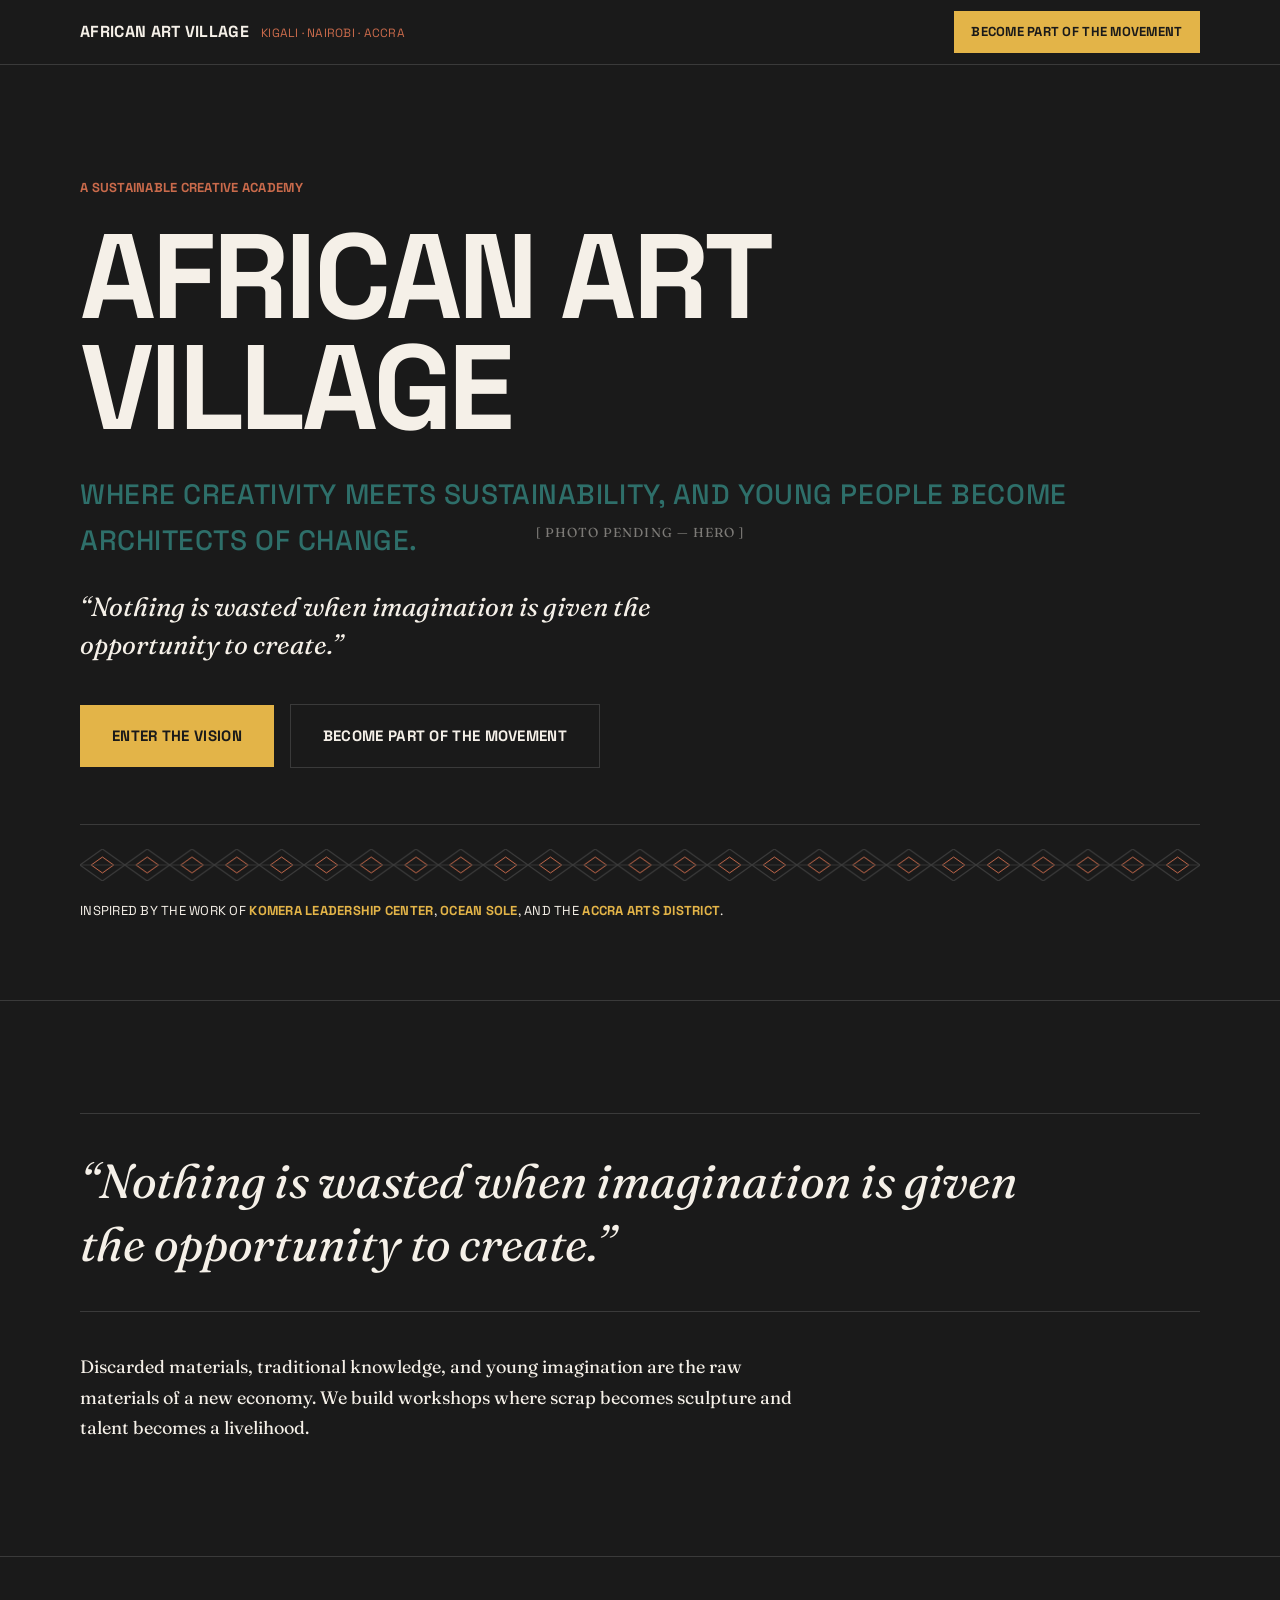
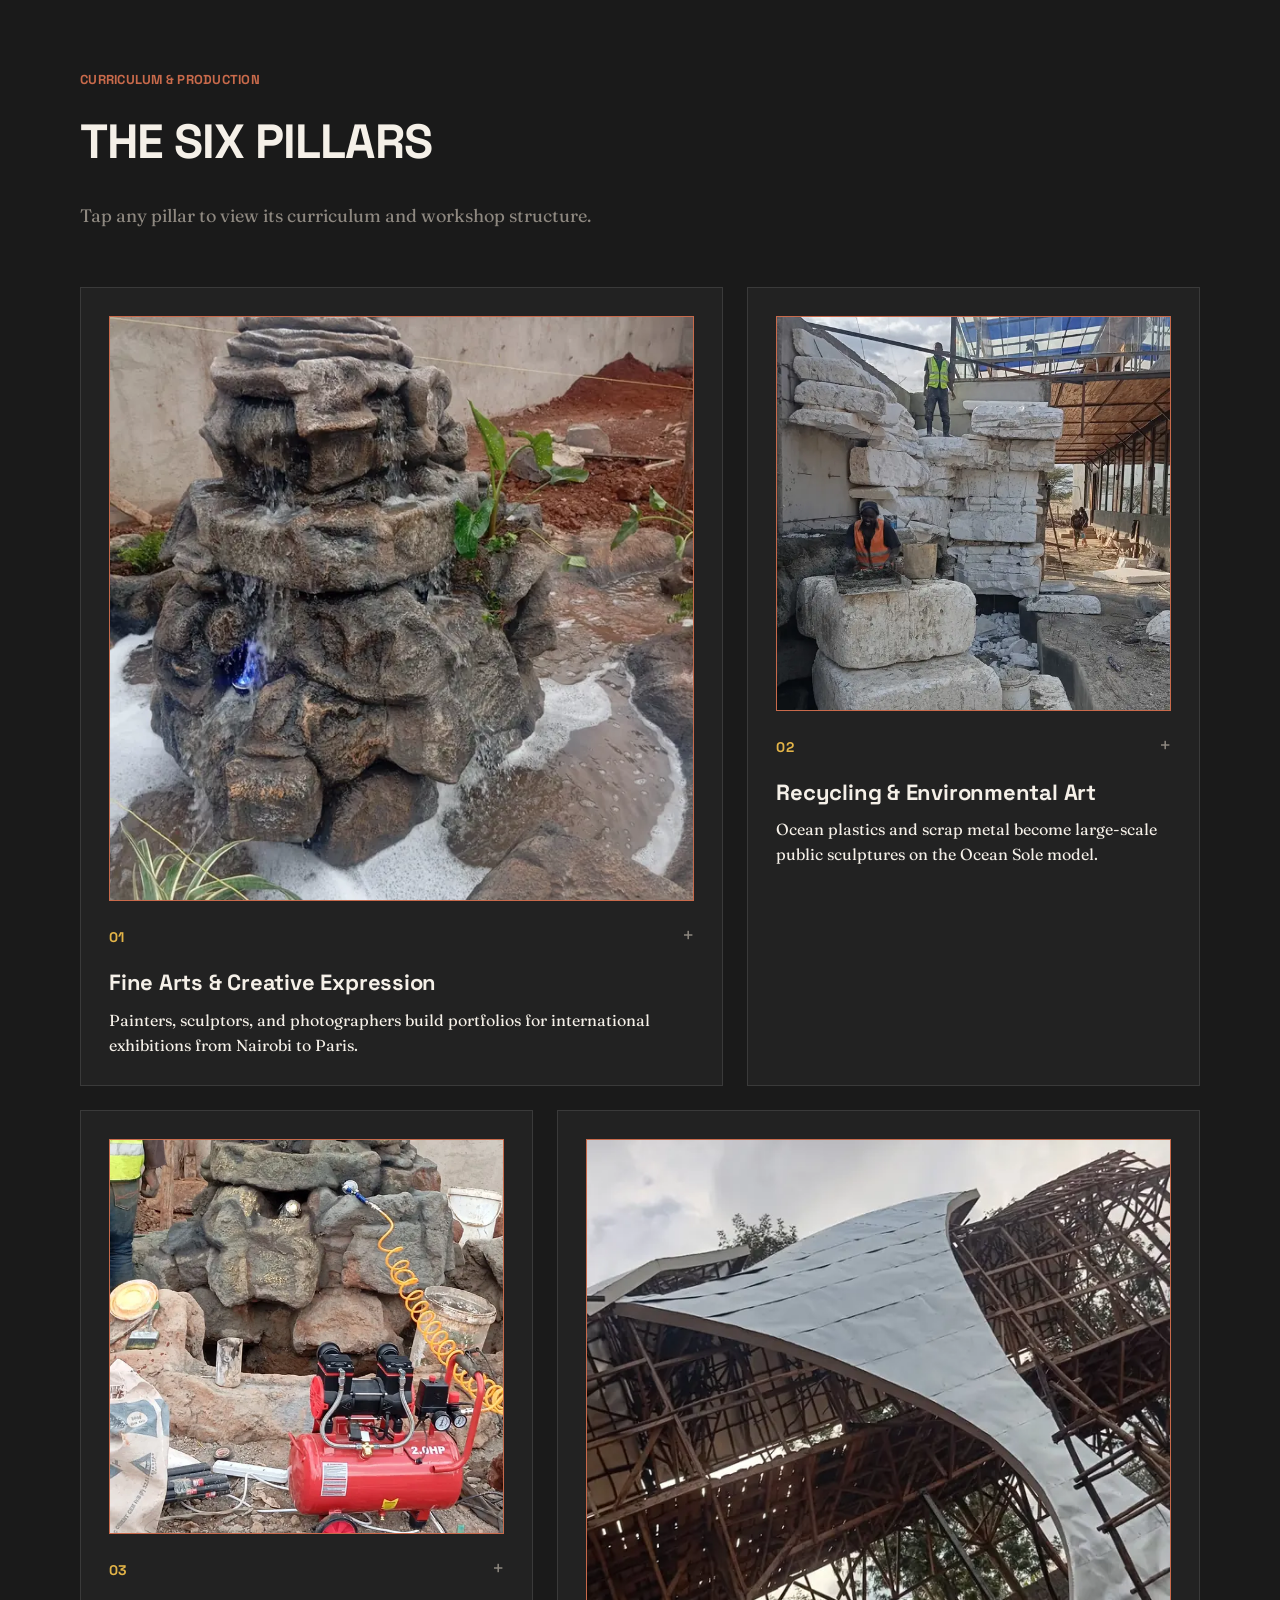
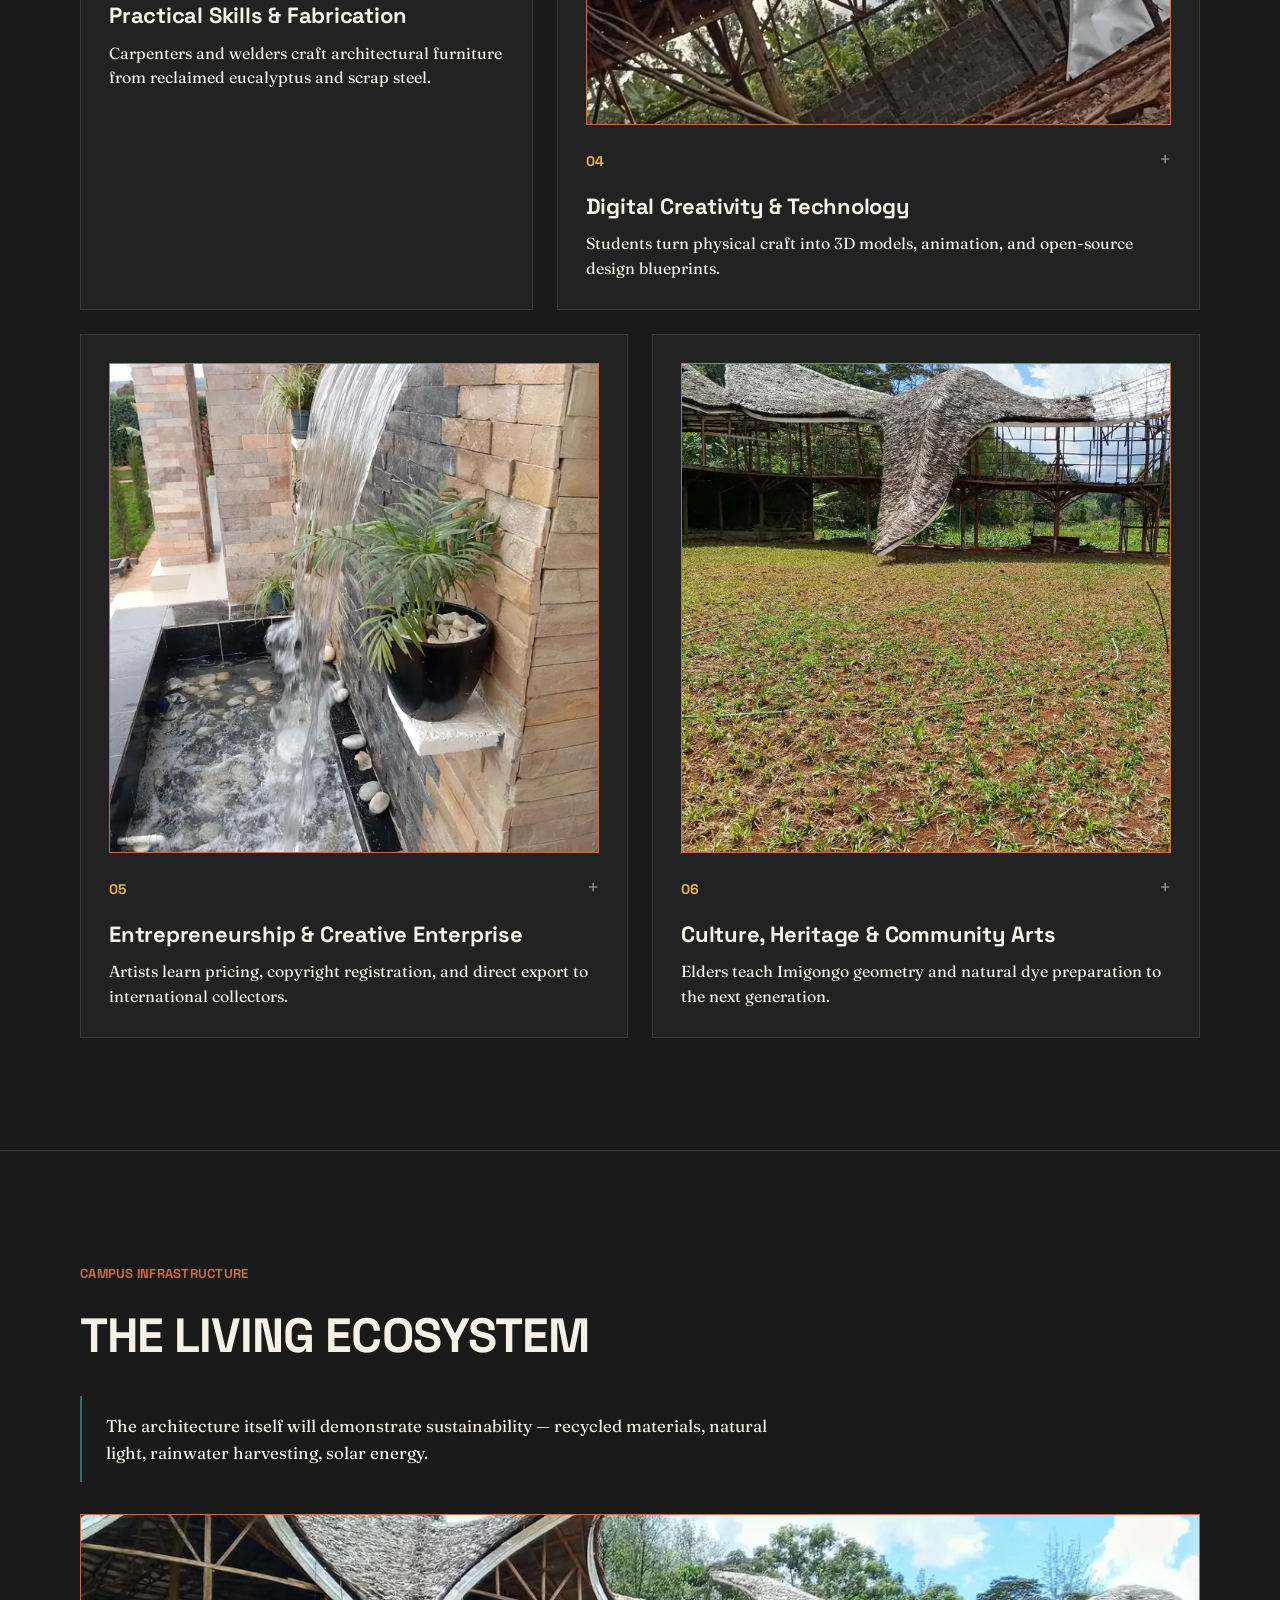
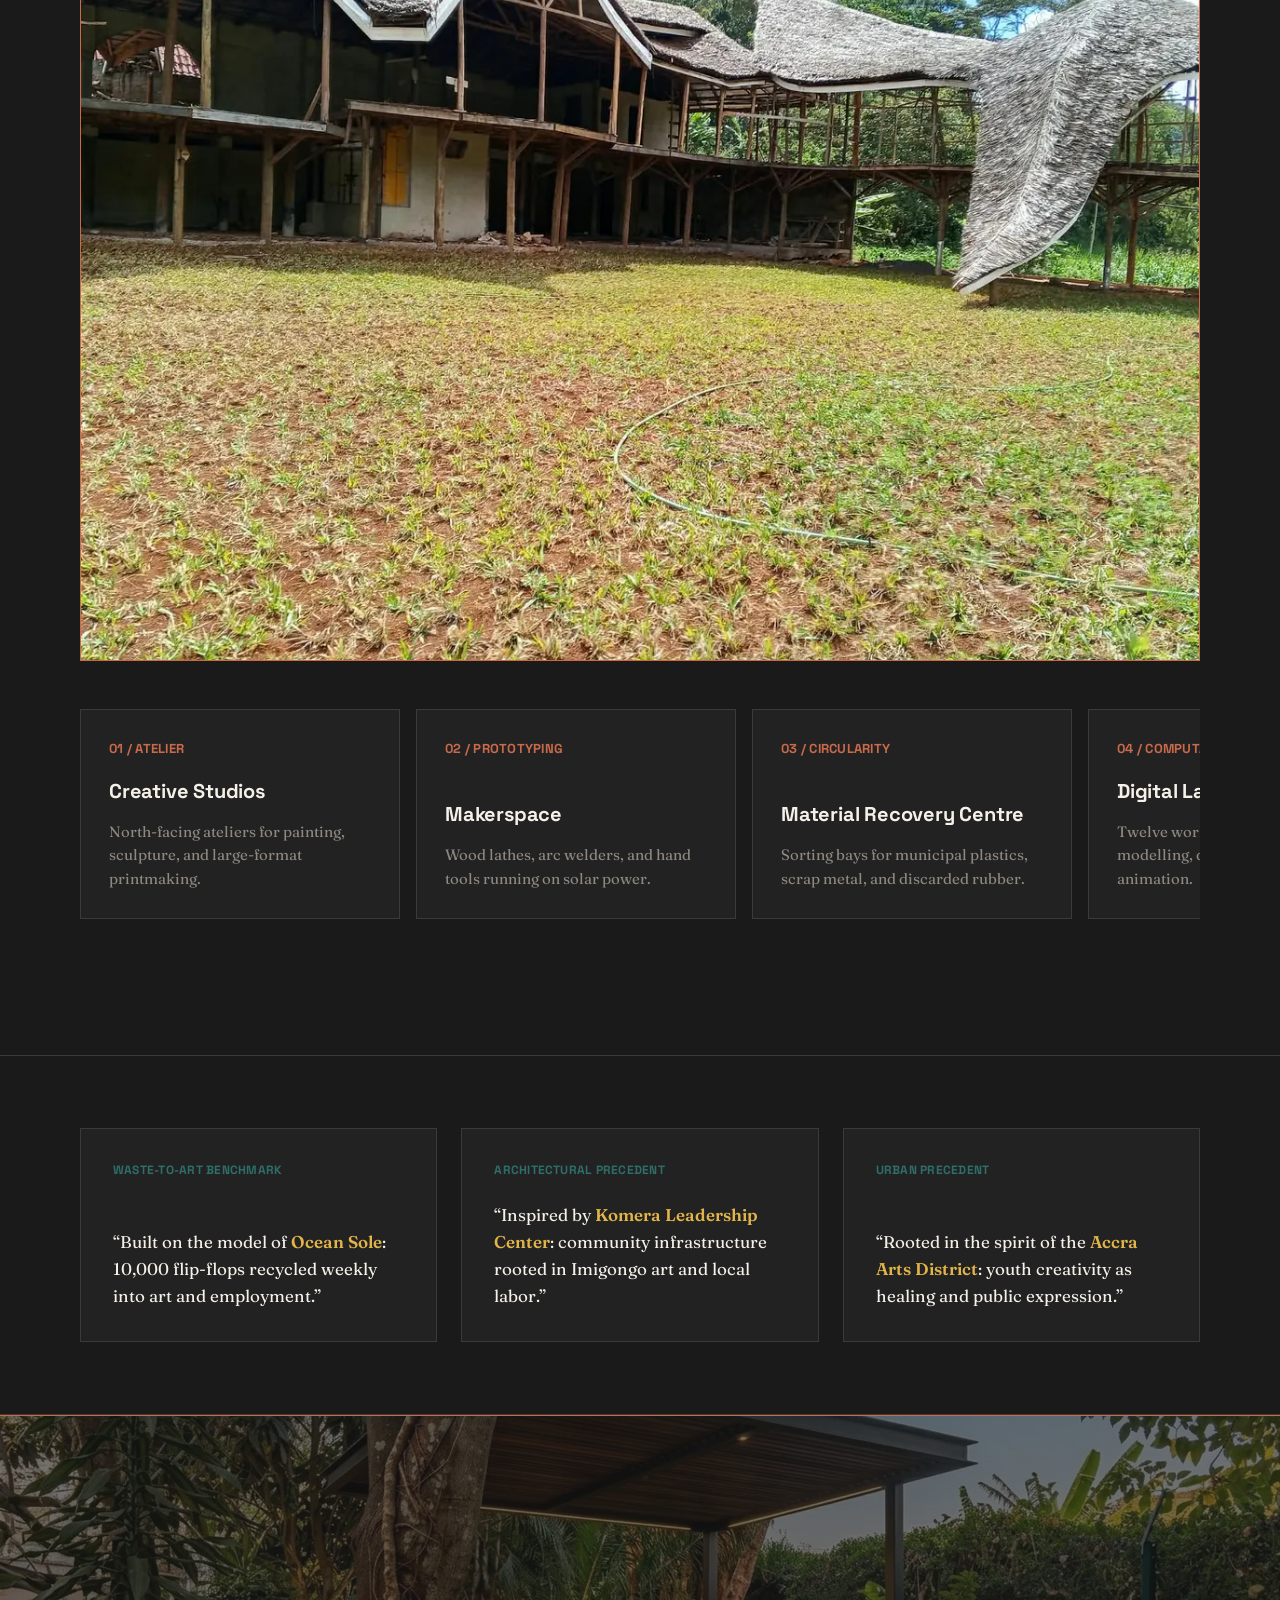
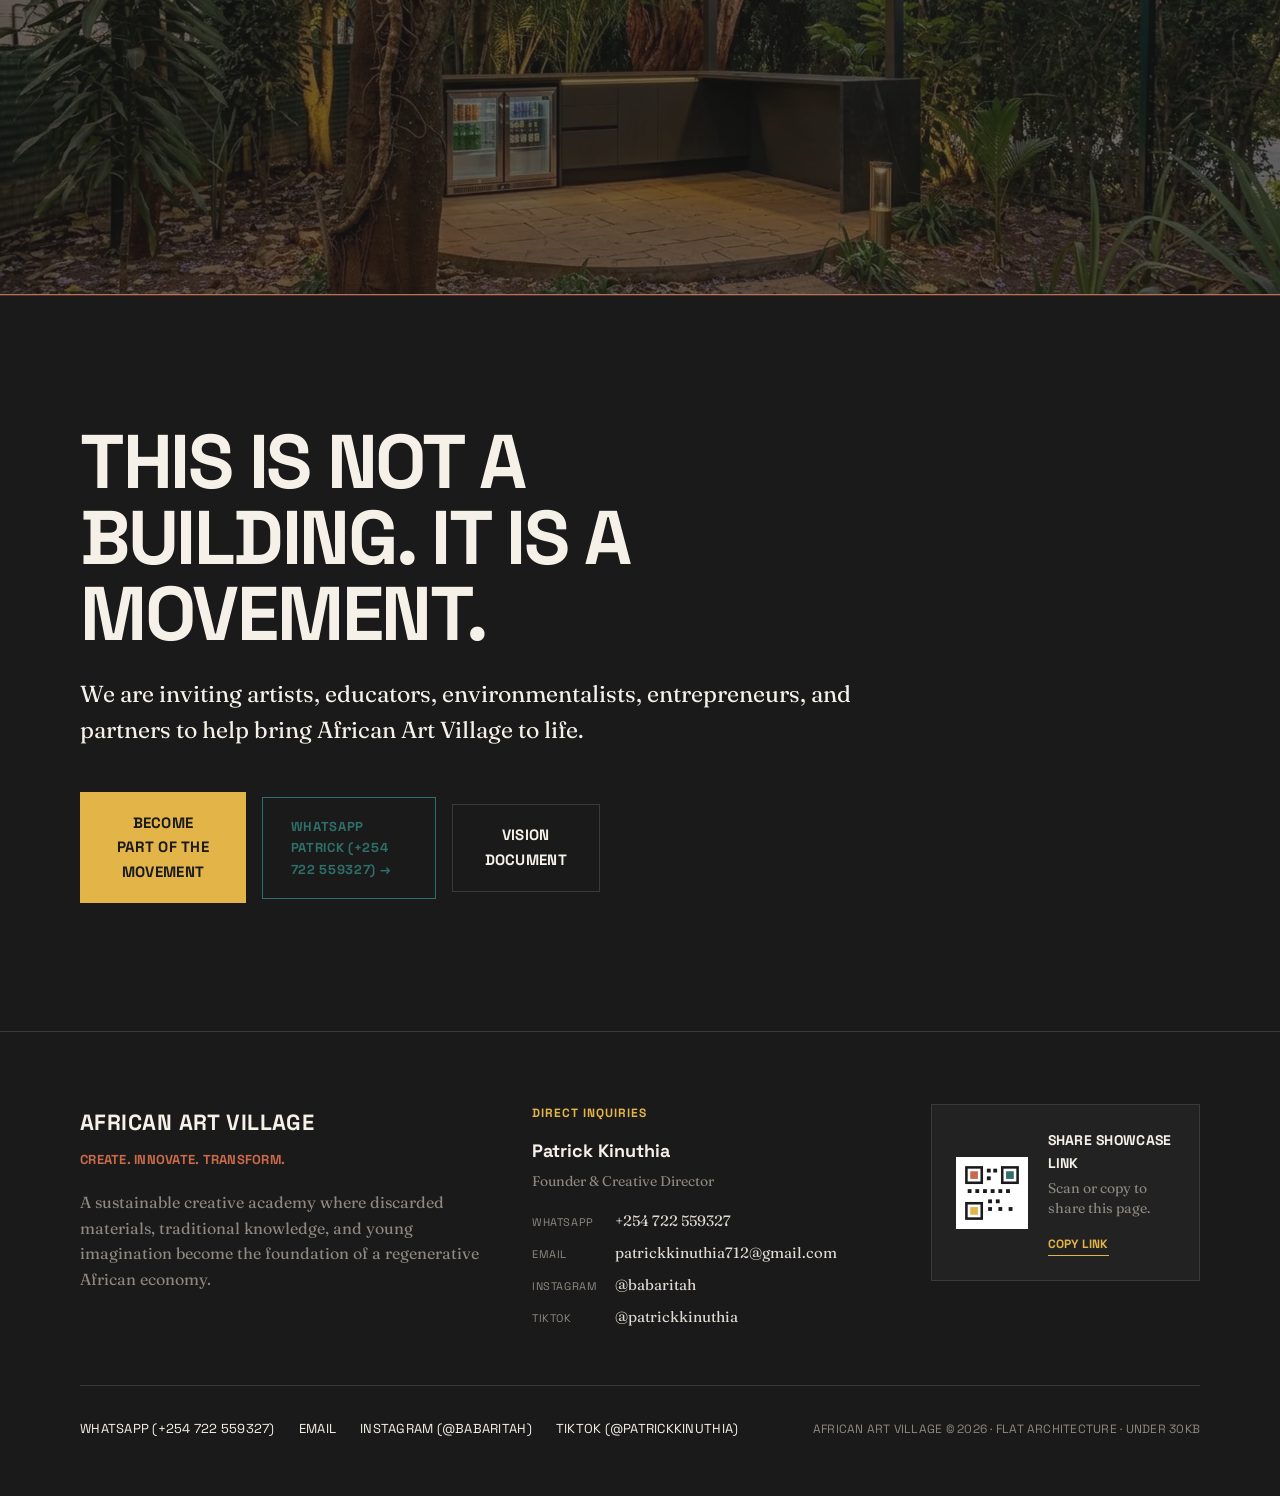
==== commit d591a493: "Rename application brand to AFRICAN ART VILLAGE" ====
--- a/index.html
+++ b/index.html
@@ -1,6 +1,6 @@
 <!--
 ================================================================================
-THE ART VILLAGE — OFFLINE PHOTOGRAPHY SHOOTING BRIEF & IMAGE SLOT REGISTRY
+AFRICAN ART VILLAGE — OFFLINE PHOTOGRAPHY SHOOTING BRIEF & IMAGE SLOT REGISTRY
 ================================================================================
 Instructions for the artist and photographer:
 Every image slot below is mapped to code with zero layout shift (CLS: 0).
@@ -61,8 +61,8 @@
 <head>
   <meta charset="UTF-8">
   <meta name="viewport" content="width=device-width, initial-scale=1.0">
-  <title>The Art Village | A Sustainable Creative Academy</title>
-  <meta name="description" content="A vision for creativity, environmental transformation, and youth empowerment. Discover The Art Village — and become part of the movement.">
+  <title>African Art Village | A Sustainable Creative Academy</title>
+  <meta name="description" content="A vision for creativity, environmental transformation, and youth empowerment. Discover African Art Village — and become part of the movement.">
   <meta name="theme-color" content="#1A1A1A">
 
   <link rel="preconnect" href="https://fonts.googleapis.com">
@@ -71,7 +71,7 @@
 
   <style>
     /* ==========================================================================
-       DESIGN TOKENS & RESET — THE ART VILLAGE
+       DESIGN TOKENS & RESET — AFRICAN ART VILLAGE
        ========================================================================== */
     :root {
       --base: #1A1A1A;
@@ -1342,7 +1342,7 @@
   <header class="site-header">
     <div class="container header-inner">
       <div class="brand-mark">
-        <a href="#hero" class="brand-title">The Art Village</a>
+        <a href="#hero" class="brand-title">African Art Village</a>
         <span class="brand-sub">Kigali · Nairobi · Accra</span>
       </div>
       <button class="header-action" data-open-form>
@@ -1382,7 +1382,7 @@
       <div class="container hero-content">
         <div class="hero-kicker">A Sustainable Creative Academy</div>
         
-        <h1 class="hero-headline">The Art Village</h1>
+        <h1 class="hero-headline">African Art Village</h1>
         
         <div class="hero-subheadline">
           Where creativity meets sustainability, and young people become architects of change.
@@ -1817,14 +1817,14 @@
         </h2>
 
         <p class="ask-subheadline">
-          We are inviting artists, educators, environmentalists, entrepreneurs, and partners to help bring The Art Village to life.
+          We are inviting artists, educators, environmentalists, entrepreneurs, and partners to help bring African Art Village to life.
         </p>
 
         <div class="ask-actions">
           <button class="btn-primary" data-open-form>
             Become Part of the Movement
           </button>
-          <a href="https://wa.me/254722559327?text=Hello%20Patrick!%20I%20am%20interested%20in%20The%20Art%20Village%20Sustainable%20Creative%20Academy." target="_blank" rel="noopener noreferrer" class="btn-whatsapp">
+          <a href="https://wa.me/254722559327?text=Hello%20Patrick!%20I%20am%20interested%20in%20African%20Art%20Village%20Sustainable%20Creative%20Academy." target="_blank" rel="noopener noreferrer" class="btn-whatsapp">
             WhatsApp Patrick (+254 722 559327) →
           </a>
           <a href="vision-document.html" target="_blank" class="btn-secondary">
@@ -1844,7 +1844,7 @@
       
       <div class="footer-layout">
         <div>
-          <div class="footer-title">The Art Village</div>
+          <div class="footer-title">African Art Village</div>
           <div class="footer-motto">Create. Innovate. Transform.</div>
           <p class="footer-copy">
             A sustainable creative academy where discarded materials, traditional knowledge, and young imagination become the foundation of a regenerative African economy.
@@ -1858,7 +1858,7 @@
           <ul class="footer-contact-list">
             <li>
               <span class="contact-type">WhatsApp</span>
-              <a href="https://wa.me/254722559327?text=Hello%20Patrick!%20I%20am%20interested%20in%20The%20Art%20Village." target="_blank" rel="noopener noreferrer">+254 722 559327</a>
+              <a href="https://wa.me/254722559327?text=Hello%20Patrick!%20I%20am%20interested%20in%20African%20Art%20Village." target="_blank" rel="noopener noreferrer">+254 722 559327</a>
             </li>
             <li>
               <span class="contact-type">Email</span>
@@ -1919,13 +1919,13 @@
 
       <div class="footer-bottom">
         <div class="footer-links">
-          <a href="https://wa.me/254722559327?text=Hello%20Patrick!%20I%20am%20interested%20in%20The%20Art%20Village." target="_blank" rel="noopener noreferrer">WhatsApp (+254 722 559327)</a>
+          <a href="https://wa.me/254722559327?text=Hello%20Patrick!%20I%20am%20interested%20in%20African%20Art%20Village." target="_blank" rel="noopener noreferrer">WhatsApp (+254 722 559327)</a>
           <a href="mailto:patrickkinuthia712@gmail.com">Email</a>
           <a href="https://www.instagram.com/babaritah/" target="_blank" rel="noopener noreferrer">Instagram (@babaritah)</a>
           <a href="https://www.tiktok.com/@patrickkinuthia" target="_blank" rel="noopener noreferrer">TikTok (@patrickkinuthia)</a>
         </div>
         <div class="footer-tag">
-          The Art Village © 2026 · Flat Architecture · Under 30KB
+          African Art Village © 2026 · Flat Architecture · Under 30KB
         </div>
       </div>
 
